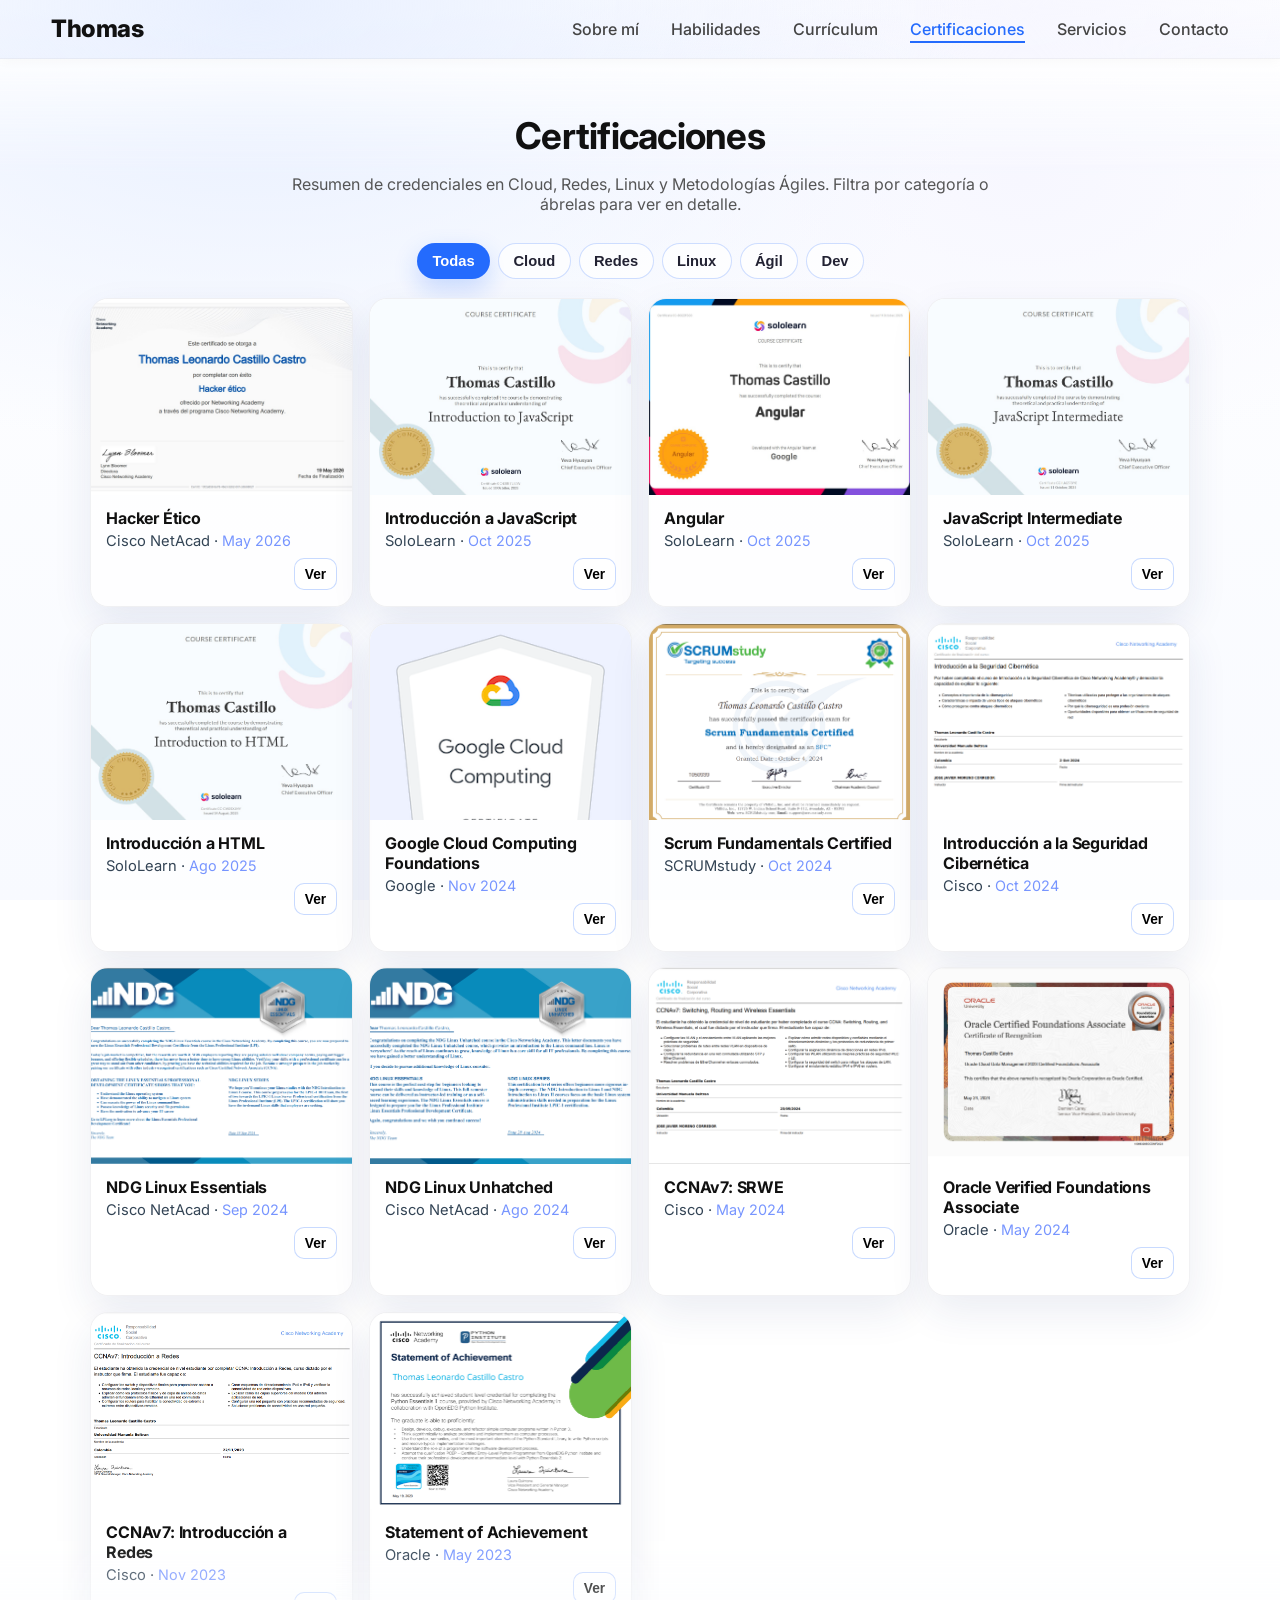
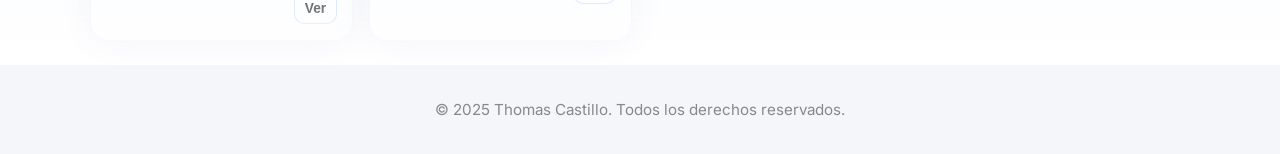
==== pages/certificaciones.html @ 1941413f "Add files via upload" ====
<!DOCTYPE html>
<html lang="es">
<head>
  <meta charset="utf-8" />
  <meta name="viewport" content="width=device-width, initial-scale=1" />
  <title>Certificaciones | Thomas Castillo</title>
  <link rel="icon" href="../assets/img/favicon.png" />
  <link href="https://fonts.googleapis.com/css2?family=Inter:wght@400;700&display=swap" rel="stylesheet" />
  <link rel="stylesheet" href="../css/styles.css">
</head>
<body>

<nav class="navbar" id="mainNav" aria-label="Navegación principal">
  <a class="logo" href="../index.html">Thomas</a>
  <button class="nav-toggle" type="button" aria-expanded="false" aria-controls="navMenu" aria-label="Abrir menú de navegación">
    <span class="nav-toggle__bar" aria-hidden="true"></span>
    <span class="nav-toggle__bar" aria-hidden="true"></span>
    <span class="nav-toggle__bar" aria-hidden="true"></span>
  </button>
  <ul id="navMenu" class="nav-links" role="list">
    <li><a href="sobre-mi.html">Sobre mí</a></li>
    <li><a href="habilidades.html">Habilidades</a></li>
    <li><a href="curriculum.html">Currículum</a></li>
    <li><a href="certificaciones.html">Certificaciones</a></li>
    <li><a href="servicios.html">Servicios</a></li>
    <li class="nav-cta"><a href="contacto.html">Contacto</a></li>
  </ul>
  <div class="nav-backdrop" hidden></div>
</nav>

<main>
  <section id="certifications" class="certifications panel bg-stack" aria-labelledby="certifications-title">
    <div class="cert-head">
      <div class="section-title">
        <h2 id="certifications-title" class="reveal" data-delay="0.05">Certificaciones</h2>
        <article class="reveal" data-delay="0.10">
          <p>Resumen de credenciales en Cloud, Redes, Linux y Metodologías Ágiles. Filtra por categoría o ábrelas para ver en detalle.</p>
        </article>
      </div>
      <article class="reveal" data-delay="0.05">
        <div class="cert-tabs" role="tablist" aria-label="Filtrar certificaciones">
          <button class="tab" role="tab" aria-selected="true" data-filter="all">Todas</button>
          <button class="tab" role="tab" aria-selected="false" data-filter="cloud">Cloud</button>
          <button class="tab" role="tab" aria-selected="false" data-filter="redes">Redes</button>
          <button class="tab" role="tab" aria-selected="false" data-filter="linux">Linux</button>
          <button class="tab" role="tab" aria-selected="false" data-filter="agile">Ágil</button>
          <button class="tab" role="tab" aria-selected="false" data-filter="dev">Dev</button>
        </div>
      </article>
    </div>

    <div class="cert-grid" id="certGrid">

      <article class="c-card reveal" data-delay="0.06" data-cat="redes" data-date="202605">
        <div class="c-media"><img src="../assets/img/certificaciones/Hackeretico.jpg" alt="Hacker Ético — Cisco Networking Academy" loading="lazy" decoding="async"></div>
        <div class="c-body">
          <h3 class="c-title">Hacker Ético</h3>
          <div class="c-issuer">Cisco NetAcad · <span class="c-date">May 2026</span></div>
          <div class="c-meta"><span></span><div class="c-actions"><button class="btn-mini" data-view="../assets/img/certificaciones/Hackeretico.jpg" data-title="Hacker Ético" data-issuer="Cisco NetAcad">Ver</button></div></div>
        </div>
      </article>

      <article class="c-card reveal" data-delay="0.08" data-cat="dev" data-date="202510">
        <div class="c-media"><img src="../assets/img/certificaciones/IntroductiontoJavaScript.jpg" alt="Introducción a JavaScript — SoloLearn" loading="lazy" decoding="async"></div>
        <div class="c-body">
          <h3 class="c-title">Introducción a JavaScript</h3>
          <div class="c-issuer">SoloLearn · <span class="c-date">Oct 2025</span></div>
          <div class="c-meta"><span></span><div class="c-actions"><button class="btn-mini" data-view="../assets/img/certificaciones/IntroductiontoJavaScript.jpg" data-title="Introducción a JavaScript" data-issuer="SoloLearn">Ver</button></div></div>
        </div>
      </article>

      <article class="c-card reveal" data-delay="0.10" data-cat="dev" data-date="202510">
        <div class="c-media"><img src="../assets/img/certificaciones/Angular.jpg" alt="Angular — SoloLearn" loading="lazy" decoding="async"></div>
        <div class="c-body">
          <h3 class="c-title">Angular</h3>
          <div class="c-issuer">SoloLearn · <span class="c-date">Oct 2025</span></div>
          <div class="c-meta"><span></span><div class="c-actions"><button class="btn-mini" data-view="../assets/img/certificaciones/Angular.jpg" data-title="Angular" data-issuer="SoloLearn">Ver</button></div></div>
        </div>
      </article>

      <article class="c-card reveal" data-delay="0.12" data-cat="dev" data-date="202510">
        <div class="c-media"><img src="../assets/img/certificaciones/JavaScriptIntermediate.jpg" alt="JavaScript Intermediate — SoloLearn" loading="lazy" decoding="async"></div>
        <div class="c-body">
          <h3 class="c-title">JavaScript Intermediate</h3>
          <div class="c-issuer">SoloLearn · <span class="c-date">Oct 2025</span></div>
          <div class="c-meta"><span></span><div class="c-actions"><button class="btn-mini" data-view="../assets/img/certificaciones/JavaScriptIntermediate.jpg" data-title="JavaScript Intermediate" data-issuer="SoloLearn">Ver</button></div></div>
        </div>
      </article>

      <article class="c-card reveal" data-delay="0.14" data-cat="dev" data-date="202508">
        <div class="c-media"><img src="../assets/img/certificaciones/IntroductiontoHTML.jpg" alt="Introducción a HTML — SoloLearn" loading="lazy" decoding="async"></div>
        <div class="c-body">
          <h3 class="c-title">Introducción a HTML</h3>
          <div class="c-issuer">SoloLearn · <span class="c-date">Ago 2025</span></div>
          <div class="c-meta"><span></span><div class="c-actions"><button class="btn-mini" data-view="../assets/img/certificaciones/IntroductiontoHTML.jpg" data-title="Introducción a HTML" data-issuer="SoloLearn">Ver</button></div></div>
        </div>
      </article>

      <article class="c-card reveal" data-delay="0.16" data-cat="cloud" data-date="202411">
        <div class="c-media"><img src="../assets/img/certificaciones/google-cloud.jpg" alt="Google Cloud Computing Foundations" loading="lazy" decoding="async"></div>
        <div class="c-body">
          <h3 class="c-title">Google Cloud Computing Foundations</h3>
          <div class="c-issuer">Google · <span class="c-date">Nov 2024</span></div>
          <div class="c-meta"><span></span><div class="c-actions"><button class="btn-mini" data-view="../assets/img/certificaciones/google-cloud.jpg" data-title="Google Cloud Computing Foundations" data-issuer="Google">Ver</button></div></div>
        </div>
      </article>

      <article class="c-card reveal" data-delay="0.18" data-cat="agile" data-date="202410">
        <div class="c-media"><img src="../assets/img/certificaciones/scrum.jpg" alt="Scrum Fundamentals Certified" loading="lazy" decoding="async"></div>
        <div class="c-body">
          <h3 class="c-title">Scrum Fundamentals Certified</h3>
          <div class="c-issuer">SCRUMstudy · <span class="c-date">Oct 2024</span></div>
          <div class="c-meta"><span></span><div class="c-actions"><button class="btn-mini" data-view="../assets/img/certificaciones/scrum.jpg" data-title="Scrum Fundamentals Certified" data-issuer="SCRUMstudy">Ver</button></div></div>
        </div>
      </article>

      <article class="c-card reveal" data-delay="0.20" data-cat="redes" data-date="202410">
        <div class="c-media"><img src="../assets/img/certificaciones/ciberseguridad.jpg" alt="Introducción a la Seguridad Cibernética" loading="lazy" decoding="async"></div>
        <div class="c-body">
          <h3 class="c-title">Introducción a la Seguridad Cibernética</h3>
          <div class="c-issuer">Cisco · <span class="c-date">Oct 2024</span></div>
          <div class="c-meta"><span></span><div class="c-actions"><button class="btn-mini" data-view="../assets/img/certificaciones/ciberseguridad.jpg" data-title="Introducción a la Seguridad Cibernética" data-issuer="Cisco">Ver</button></div></div>
        </div>
      </article>

      <article class="c-card reveal" data-delay="0.22" data-cat="linux" data-date="202409">
        <div class="c-media"><img src="../assets/img/certificaciones/linux-essentials.jpg" alt="NDG Linux Essentials" loading="lazy" decoding="async"></div>
        <div class="c-body">
          <h3 class="c-title">NDG Linux Essentials</h3>
          <div class="c-issuer">Cisco NetAcad · <span class="c-date">Sep 2024</span></div>
          <div class="c-meta"><span></span><div class="c-actions"><button class="btn-mini" data-view="../assets/img/certificaciones/linux-essentials.jpg" data-title="NDG Linux Essentials" data-issuer="Cisco NetAcad">Ver</button></div></div>
        </div>
      </article>

      <article class="c-card reveal" data-delay="0.24" data-cat="linux" data-date="202408">
        <div class="c-media"><img src="../assets/img/certificaciones/linux-unhatched.jpg" alt="NDG Linux Unhatched" loading="lazy" decoding="async"></div>
        <div class="c-body">
          <h3 class="c-title">NDG Linux Unhatched</h3>
          <div class="c-issuer">Cisco NetAcad · <span class="c-date">Ago 2024</span></div>
          <div class="c-meta"><span></span><div class="c-actions"><button class="btn-mini" data-view="../assets/img/certificaciones/linux-unhatched.jpg" data-title="NDG Linux Unhatched" data-issuer="Cisco NetAcad">Ver</button></div></div>
        </div>
      </article>

      <article class="c-card reveal" data-delay="0.26" data-cat="redes" data-date="202405">
        <div class="c-media"><img src="../assets/img/certificaciones/ccna-srwe.jpg" alt="CCNAv7: Switching, Routing and Wireless Essentials" loading="lazy" decoding="async"></div>
        <div class="c-body">
          <h3 class="c-title">CCNAv7: SRWE</h3>
          <div class="c-issuer">Cisco · <span class="c-date">May 2024</span></div>
          <div class="c-meta"><span></span><div class="c-actions"><button class="btn-mini" data-view="../assets/img/certificaciones/ccna-srwe.jpg" data-title="CCNAv7: Switching, Routing and Wireless Essentials" data-issuer="Cisco">Ver</button></div></div>
        </div>
      </article>

      <article class="c-card reveal" data-delay="0.28" data-cat="cloud" data-date="202405">
        <div class="c-media"><img src="../assets/img/certificaciones/oracle-foundations.jpg" alt="Oracle Verified Foundations Associate" loading="lazy" decoding="async"></div>
        <div class="c-body">
          <h3 class="c-title">Oracle Verified Foundations Associate</h3>
          <div class="c-issuer">Oracle · <span class="c-date">May 2024</span></div>
          <div class="c-meta"><span></span><div class="c-actions"><button class="btn-mini" data-view="../assets/img/certificaciones/oracle-foundations.jpg" data-title="Oracle Verified Foundations Associate" data-issuer="Oracle">Ver</button></div></div>
        </div>
      </article>

      <article class="c-card reveal" data-delay="0.30" data-cat="redes" data-date="202311">
        <div class="c-media"><img src="../assets/img/certificaciones/ccna-intro.jpg" alt="CCNAv7: Introducción a Redes" loading="lazy" decoding="async"></div>
        <div class="c-body">
          <h3 class="c-title">CCNAv7: Introducción a Redes</h3>
          <div class="c-issuer">Cisco · <span class="c-date">Nov 2023</span></div>
          <div class="c-meta"><span></span><div class="c-actions"><button class="btn-mini" data-view="../assets/img/certificaciones/ccna-intro.jpg" data-title="CCNAv7: Introducción a Redes" data-issuer="Cisco">Ver</button></div></div>
        </div>
      </article>

      <article class="c-card reveal" data-delay="0.32" data-cat="cloud" data-date="202305">
        <div class="c-media"><img src="../assets/img/certificaciones/oracle-statement.jpg" alt="Oracle Statement of Achievement" loading="lazy" decoding="async"></div>
        <div class="c-body">
          <h3 class="c-title">Statement of Achievement</h3>
          <div class="c-issuer">Oracle · <span class="c-date">May 2023</span></div>
          <div class="c-meta"><span></span><div class="c-actions"><button class="btn-mini" data-view="../assets/img/certificaciones/oracle-statement.jpg" data-title="Statement of Achievement" data-issuer="Oracle">Ver</button></div></div>
        </div>
      </article>

    </div>
  </section>
</main>

<footer class="site-footer">
  <p>© 2025 Thomas Castillo. Todos los derechos reservados.</p>
</footer>

<script src="../js/script.js"></script>
</body>
</html>
---- css/styles.css ----
:root{
    --primary:#246bfd;
    --bg:#fff;
    --bg-light:#f7f7f7;
    --text:#111;
    --text-light:#444;
    --radius:2rem;
    --shadow:0 2px 24px rgba(60,80,170,.08);
  }

  html{ scroll-behavior:smooth; }
  body{
    font-family:'Inter',sans-serif;
    margin:0;
    background:var(--bg);
    color:var(--text);
  }

  /* ===== Panel de sección + difuminado superior/inferior ===== */
  .panel{
    min-height:100svh;
    display:grid;
    place-items:center;
    padding:clamp(4rem,8vh,7rem) 7vw;
    position:relative;
    overflow:clip;
    isolation:isolate;
    scroll-margin-top:72px;
  }
  .panel::before,
  .panel::after{
    content:"";
    position:absolute; left:0; right:0;
    height:14vh; pointer-events:none; z-index:1;
    background:linear-gradient(180deg,#fff 0%,#f8faff 100%);
    -webkit-mask-image:linear-gradient(to bottom,black,transparent);
            mask-image:linear-gradient(to bottom,black,transparent);
    opacity:.85;
    z-index: 0;
  }
  .panel::before{ top:-1px; }
  .panel::after{ bottom:-1px; transform:rotate(180deg); z-index: 0;}

  /* ===== Fondo continuo ===== */
  .bg-stack{
    background:
      radial-gradient(1200px 600px at 20% 10%, #e9f0ff 0%, transparent 60%),
      radial-gradient(900px 500px at 80% 20%, #f7f7ff 0%, transparent 55%),
      linear-gradient(180deg, #ffffff 0%, #f8faff 100%);
    background-repeat:no-repeat;
    background-size:cover,cover,100% 100%;
    background-attachment: fixed, fixed, fixed;
  }
  .hero.bg-stack{  background-position:20% 10%, 80% 20%, 0 0; }
  .about.bg-stack{ background-position:26% 4%, 78% 16%, 0 0; }
  .skills.bg-stack{background-position:22% 7%, 82% 18%, 0 0; }
  .resume.bg-stack{background-position:24% 6%, 82% 18%, 0 0; }
  .certifications.bg-stack{background-position:28% 6%, 80% 20%, 0 0; }
  .services.bg-stack{background-position:26% 6%, 80% 18%, 0 0; }

  /* ===== Títulos de sección genéricos ===== */
  section{ padding:4rem 0; }
  .section-title{ text-align:center; margin-bottom:2.5rem; }
  .section-title h2{ font-size:2rem; margin-bottom:.7rem; }
  .section-title p{ color:var(--text-light); }

  /* ===== Navbar (Apple-like) ===== */
  .navbar{
    position:sticky; top:0; z-index:1000;
    display:flex; justify-content:space-between; align-items:center;
    padding:.9rem clamp(1.4rem,4vw,4rem);
    background:
      radial-gradient(1200px 600px at 20% 10%, #e9f0ff 0%, transparent 60%),
      radial-gradient(900px 500px at 80% 20%, #f7f7ff 0%, transparent 55%),
      linear-gradient(180deg,#fff 0%,#f8faff 100%);
    backdrop-filter:blur(16px) saturate(1.05);
    -webkit-backdrop-filter:blur(16px) saturate(1.05);
    border-bottom:1px solid rgba(0,0,0,.04);
    box-shadow:0 2px 12px rgba(0,0,0,.03);
    transform:translateY(-100%);
    opacity:0;
    transition:background .35s ease, padding .35s ease, box-shadow .35s ease, transform .5s ease, opacity .5s ease;
  }
  .navbar.loaded{ transform:translateY(0); opacity:1; }
  .navbar.scrolled{
    background:rgba(255,255,255,.82);
    box-shadow:0 4px 16px rgba(0,0,0,.06);
    padding:.6rem clamp(1.4rem,4vw,4rem);
  }
  .navbar .logo{
    font-weight:800; font-size:1.5rem; letter-spacing:-.02em;
    color:var(--text); text-decoration:none;
  }
  .navbar .nav-links{ display:flex; gap:2rem; margin:0; padding:0; list-style:none; }
  .navbar a{
    text-decoration:none; font-weight:500; font-size:1rem;
    color:var(--text-light); position:relative; transition:color .2s ease;
  }
  .navbar a:hover{ color:var(--primary); }
  .navbar a.active{ color:var(--primary); }
  .navbar a::after{
    content:""; position:absolute; left:0; bottom:-4px;
    width:0%; height:2px; background:var(--primary); transition:width .25s ease;
  }
  .navbar a:hover::after{ width:100%; }
  .navbar a.active::after{ width:100%; }
  @media (max-width:768px){
    .navbar .nav-links{ gap:1rem; }
    .navbar a{ font-size:.95rem; }
  }

  /* ===== HERO mejorado ===== */
  .hero{
    position:relative; min-height:88vh;
    display:grid; place-items:center;
    padding:8rem 1.5rem 4rem;
    overflow:clip; isolation:isolate;
    background:
      radial-gradient(1200px 600px at 20% 10%, #e9f0ff 0%, transparent 60%),
      radial-gradient(900px 500px at 80% 20%, #f7f7ff 0%, transparent 55%),
      linear-gradient(180deg,#fff 0%,#f8faff 100%);
    --scrollP:0; /* 0..1 se actualiza con JS */
  }
  .hero-blob{
    position:absolute; inset:auto; width:36vmax; height:36vmax;
    filter:blur(45px); opacity:.55; z-index:-1; border-radius:50%;
    transform:translateZ(0); animation:float 12s ease-in-out infinite; will-change:transform;
    opacity:0; transform:scale(.9);
  }
  .hero-blob--1{ background:#b8c8ff; top:-8vmax; left:-8vmax; }
  .hero-blob--2{ background:#ffd9ec; bottom:-10vmax; right:-12vmax; animation-delay:-4s; }
  .hero.revealed .hero-blob{
    opacity:.55; transform:none;
    transition:transform .9s cubic-bezier(.2,.7,.2,1) .1s, opacity .6s .1s;
  }

  .hero-card{
    width:min(880px,92vw);
    text-align:center;
    padding:clamp(1.6rem,3vw,2.6rem) clamp(1.4rem,4vw,3rem);
    border-radius:28px;
    background:rgba(255,255,255,.55);
    box-shadow:0 12px 40px rgba(70,90,180,.08);
    backdrop-filter:blur(14px) saturate(1.05);
    -webkit-backdrop-filter:blur(14px) saturate(1.05);
    transform:translateY(14px) scale(.985);
    opacity:0;
  }
  .hero-card.revealed{
    transform:none; opacity:1;
    transition:transform .6s cubic-bezier(.2,.7,.2,1), opacity .6s;
  }
  .hero-portrait{ margin:0 auto 1.2rem; }
  .hero-portrait img{
    display:block; width:160px; height:160px; border-radius:50%;
    object-fit:cover; border:4px solid #fff; box-shadow:0 10px 30px rgba(50,70,160,.12);
  }

  .hero-title{ font-size:clamp(1.8rem,3.4vw,3rem); font-weight:800; letter-spacing:-.02em; margin:.2rem 0 .7rem; }
  .hero-title .accent{ color:var(--primary); }
  .hero-desc{ font-size:clamp(1.02rem,1.6vw,1.25rem); color:var(--text-light); max-width:56ch; margin:0 auto 1.6rem; }
  .hero-cta{ display:flex; justify-content:center; gap:.9rem; }

  .hero-btn{
    position:relative; background:var(--primary); color:#fff; border:0;
    padding:.95rem 2.4rem; border-radius:999px; font-weight:700; letter-spacing:.01em;
    box-shadow:0 10px 28px rgba(36,107,253,.22); transform:translateZ(0);
    transition:transform .15s ease, box-shadow .2s ease, background .2s ease; overflow:hidden;
  }
  .hero-btn:hover{ transform:translateY(-2px); box-shadow:0 16px 34px rgba(36,107,253,.32); }
  .hero-btn:active{ transform:translateY(0); box-shadow:0 8px 18px rgba(36,107,253,.24); }
  .btn-shine{
    content:""; position:absolute; inset:0;
    background:linear-gradient(120deg,transparent 0%, rgba(255,255,255,.35) 20%, transparent 40%);
    transform:translateX(-130%) skewX(-20deg); transition:transform .7s ease; pointer-events:none;
  }
  .hero-btn:hover .btn-shine{ transform:translateX(130%) skewX(-20deg); }

  .scroll-hint{
    position:absolute; bottom:1.6rem; left:50%; translate:-50% 0;
    width:42px; height:42px; border-radius:50%;
    background:rgba(255,255,255,.7); border:1px solid rgba(0,0,0,.06);
    box-shadow:0 6px 18px rgba(20,30,70,.08);
    backdrop-filter:blur(10px); -webkit-backdrop-filter:blur(10px);
    display:grid; place-items:center; cursor:pointer;
    transition:transform .2s ease, background .2s ease;
  }
  .scroll-hint:hover{ transform:translateY(-2px); background:#fff; }
  .scroll-hint .chev{ width:10px; height:10px; border-bottom:2px solid #333; border-right:2px solid #333; rotate:45deg; animation:bounce 1.7s infinite; }

  /* Entradas escalonadas */
  [data-animate]{ opacity:0; transform:translateY(18px) scale(.98); filter:blur(3px); }
  .hero.revealed [data-animate]{
    opacity:1; transform:none; filter:blur(0);
    transition:opacity .6s ease, transform .6s ease, filter .6s ease;
  }
  .hero.revealed [data-animate]:nth-child(1){ transition-delay:.05s }
  .hero.revealed [data-animate]:nth-child(2){ transition-delay:.15s }
  .hero.revealed [data-animate]:nth-child(3){ transition-delay:.25s }
  .hero.revealed [data-animate]:nth-child(4){ transition-delay:.35s }

  .hero.revealed .hero-btn{ animation:pop .5s .45s both; }
  .hero-card{ transform:translateY(calc(14px + var(--scrollP) * 22px)) scale(calc(.985 - var(--scrollP) * .02)); opacity:calc(1 - var(--scrollP) * .35); }

  @keyframes float{ 0%,100%{ transform:translate(0,0) } 50%{ transform:translate(2vmax,-1.6vmax) } }
  @keyframes bounce{ 0%,100%{ transform:translateY(-2px); opacity:.8 } 50%{ transform:translateY(2px); opacity:1 } }
  @keyframes pop{ 0%{ transform:scale(.9) } 60%{ transform:scale(1.03) } 100%{ transform:scale(1) } }

  

  /* ===== ABOUT ===== */
  .about{
    padding:6rem 7vw;
    background:
      radial-gradient(1000px 600px at 30% -10%, #e9f0ff 0%, transparent 65%),
      radial-gradient(800px 400px at 70% 0%, #f7f7ff 0%, transparent 60%),
      linear-gradient(180deg,#f8faff 0%, #f6f8ff 100%);
  }
  .about-wrap{
    width:min(1100px,100%);
    display:grid;
    grid-template-columns:minmax(260px,420px) minmax(280px,1fr);
    gap:clamp(2rem,5vw,4rem);
    align-items:center;
  }
  @media (max-width:900px){ .about-wrap{ grid-template-columns:1fr; } .about{ padding:4.5rem 6vw; } }

  .about-media{ position:relative; }
  .portrait{
    position:relative; border-radius:24px; overflow:hidden;
    border:1px solid rgba(0,0,0,.06); box-shadow:0 20px 50px rgba(20,35,90,.10);
    transform:translateZ(0); transition:transform .35s ease;
    background:
      radial-gradient(1200px 600px at 20% 10%, #e9f0ff 0%, transparent 60%),
      radial-gradient(900px 500px at 80% 20%, #f7f7ff 0%, transparent 55%),
      linear-gradient(180deg,#fff 0%,#f8faff 100%);
  }
  .portrait img{ display:block; width:100%; height:auto; }
  .portrait:hover{ transform:translateY(-4px) scale(1.01) rotate(-.3deg); }
  .blob{
    position:absolute; inset:auto -8% -10% -8%; height:36%; border-radius:50%;
    background:radial-gradient(60% 60% at 50% 50%, var(--primary) 0%, #9cb7ff 45%, transparent 70%);
    filter:blur(38px); opacity:.35; pointer-events:none;
  }

  .eyebrow{ text-transform:uppercase; letter-spacing:.12em; font-size:.8rem; color:#7a8db7; margin:0 0 .2rem; }
  .headline{ font-size:clamp(1.8rem,3.2vw,2.4rem); margin:0 0 .8rem; }
  .lede{ color:var(--text-light); font-size:1.05rem; margin:0 0 1.2rem; }

  .facts{
    display:grid; grid-template-columns:repeat(auto-fit, minmax(200px,1fr));
    gap:.7rem .9rem; margin:1.2rem 0 1.6rem; padding:0; list-style:none;
  }
  .facts li{
    background:rgba(255,255,255,.7);
    backdrop-filter:blur(10px); -webkit-backdrop-filter:blur(10px);
    border:1px solid rgba(0,0,0,.04);
    border-radius:14px; padding:.65rem .8rem;
    box-shadow:0 6px 20px rgba(50,70,140,.06); font-size:.98rem;
  }

  .btn{ display:inline-flex; align-items:center; justify-content:center; padding:.9rem 1.3rem; border-radius:14px; border:none; font-weight:600; cursor:pointer; transition:transform .15s ease, background .2s ease, box-shadow .2s ease; }
  .btn.primary{ background:var(--primary); color:#fff; box-shadow:0 10px 30px rgba(36,107,253,.20); }
  .btn.primary:hover{ transform:translateY(-2px); background:#1c57d0; }
  .btn.ghost{ background:rgba(0,0,0,.04); color:#223; }
  .btn.ghost:hover{ transform:translateY(-2px); background:rgba(0,0,0,.06); }
  .cta-row{ display:flex; gap:.8rem; flex-wrap:wrap; }

  /* Utilitario reveal (compartido) */
  .reveal{ opacity:0; transform:translateY(22px); will-change:transform,opacity; }
  .reveal.in{ opacity:1; transform:none; transition:opacity .6s ease, transform .6s ease; }

  /* ===== SKILLS (versión final) ===== */
  .skills.panel{ padding:clamp(5rem,12vh,8rem) 7vw; position:relative;
    background:
      radial-gradient(1000px 600px at 30% -10%, #e9f0ff 0%, transparent 65%),
      radial-gradient(800px 400px at 70% 0%, #f7f7ff 0%, transparent 60%),
      linear-gradient(180deg,#f8faff 0%, #f6f8ff 100%);
  }
  .skills::before{
    content:""; position:absolute; inset:-10% -20% auto -10%; height:40%;
    background:radial-gradient(45% 60% at 20% 30%, rgba(36,107,253,.12), rgba(156,183,255,.08) 45%, transparent 65%);
    filter:blur(28px); pointer-events:none; z-index:-1;
  }
  .skills .section-title h2{ font-size:clamp(1.8rem,3vw,2.3rem); letter-spacing:-.02em; }
  .skills .section-title p{ color:var(--text-light); opacity:.9; }

  /* SKILLS — grid horizontal estable */
#skills .skills-grid{
  display: grid !important;
  width: 100%;
  max-width: 1100px;
  margin: 0 auto;
  gap: 1.2rem;
  grid-template-columns: repeat(auto-fill, minmax(280px, 1fr));
}


@media (max-width: 1024px){
  #skills .skills-grid{ grid-template-columns: repeat(2, 1fr); }
}
@media (max-width: 600px){
  #skills .skills-grid{ grid-template-columns: 1fr; }
}


  .skill{
    position:relative;
    background:rgba(255,255,255,.72);
    backdrop-filter:blur(10px); -webkit-backdrop-filter:blur(10px);
    border:1px solid rgba(30,40,80,.06);
    box-shadow:0 18px 50px rgba(30,50,120,.09);
    border-radius:20px; padding:1.15rem 1.1rem;
    transform:translateY(18px); opacity:0;
    transition:transform .55s ease, opacity .55s ease, box-shadow .25s ease, border-color .25s ease;
  }
  .skill.in{ transform:none; opacity:1; }
  .skill:hover{ box-shadow:0 22px 64px rgba(30,50,120,.14); border-color:rgba(36,107,253,.18); }
  .skill::after{
    content:""; position:absolute; inset:auto 8% -16% 8%; height:42%;
    background:radial-gradient(60% 60% at 50% 20%, rgba(36,107,253,.18), rgba(156,183,255,.08) 50%, transparent 70%);
    filter:blur(18px); z-index:-1; opacity:.7;
  }

  .skill-head{
    display:grid; grid-template-columns:auto 1fr auto; align-items:center; gap:.85rem; margin-bottom:.75rem;
  }
  .icon-wrap{
    width:42px; height:42px; display:grid; place-items:center; border-radius:14px;
    background:linear-gradient(180deg,#f5f8ff,#eaf0ff);
    border:1px solid rgba(36,107,253,.15);
    box-shadow:inset 0 1px 0 rgba(255,255,255,.7), 0 8px 18px rgba(36,107,253,.12);
    font-size:1.25rem;
  }
  .skill h3{ margin:0; font-size:1.02rem; letter-spacing:-.2px; }
  .badge{
    font-weight:700; font-size:.82rem; padding:.35rem .6rem; border-radius:999px;
    background:linear-gradient(180deg,#eef3ff,#dde8ff);
    border:1px solid rgba(36,107,253,.18);
    box-shadow:0 6px 16px rgba(36,107,253,.12);
  }

  .meter{
    position:relative; height:10px; border-radius:999px; overflow:hidden;
    background:linear-gradient(180deg,#edf2ff,#dde6ff);
    box-shadow:inset 0 1px 2px rgba(0,0,0,.05);
  }
  .fill{
    position:absolute; inset:0 auto 0 0; width:0%;
    background:
      linear-gradient(90deg,#246bfd,#8fb0ff 65%),
      repeating-linear-gradient(90deg, rgba(255,255,255,.18) 0 12px, transparent 12px 24px);
    border-radius:inherit; transition:width 950ms cubic-bezier(.2,.7,0,1); will-change:width;
  }
  .skill:hover .fill{ filter:saturate(1.1); }
  .fill::after{
    content:""; position:absolute; inset:0;
    background:linear-gradient(90deg,transparent 0%, rgba(255,255,255,.55) 25%, transparent 50%);
    transform:translateX(-120%); animation:shine 1.7s ease infinite;
  }
  @keyframes shine{ to{ transform:translateX(120%); } }

  .skill-tools{ display:flex; flex-wrap:wrap; gap:.35rem .4rem; margin-top:.65rem; }
  .skill-tools .chip{
    font-size:.78rem; padding:.28rem .55rem; border-radius:999px;
    background:rgba(0,0,0,.04); border:1px solid rgba(20,30,60,.06);
  }
  @media (max-width:560px){
    .skill-head{ grid-template-columns:auto 1fr auto; }
    .icon-wrap{ width:38px; height:38px; font-size:1.1rem; }
    .badge{ font-size:.78rem; }
  }
/* elimina el velo inferior de about y el superior de skills */
.about.panel::after,
.skills.panel::before{
  content: none;
}

  /* ===== RESUME ===== */
  .resume.panel{ padding:clamp(5rem,12vh,8rem) 7vw; }
  .resume .section-title h2{ font-size:clamp(1.8rem,3vw,2.3rem); letter-spacing:-.02em; }
  .resume .section-title p{ color:var(--text-light); opacity:.9; max-width:70ch; margin:0 auto; }

  .resume-wrap{
    width:min(1100px,100%); margin:1.6rem auto 0;
    display:grid; gap:1.2rem; grid-template-columns:minmax(260px,340px) 1fr;
  }
  @media (max-width:900px){ .resume-wrap{ grid-template-columns:1fr; } }

  .cv-card{
    position:relative;
    background:rgba(255,255,255,.72);
    backdrop-filter:blur(10px); -webkit-backdrop-filter:blur(10px);
    border:1px solid rgba(30,40,80,.06);
    border-radius:20px; box-shadow:0 18px 50px rgba(30,50,120,.09);
    padding:1.2rem 1.1rem;
  }
  .cv-card + .cv-card{ margin-top:.9rem; }
  .cv-head{ display:flex; align-items:center; gap:.9rem; margin-bottom:.6rem; }
  .cv-head .avatar{ width:72px; height:72px; border-radius:50%; overflow:hidden; box-shadow:0 8px 22px rgba(50,70,160,.12); border:3px solid #fff; flex:0 0 72px; }
  .cv-head .avatar img{ display:block; width:100%; height:100%; object-fit:cover; object-position:center; }
  .cv-head h3{ margin:0; font-size:1.12rem; }
  .cv-sub{ color:var(--text-light); margin:.2rem 0 0; font-size:.95rem; }
  .cv-list{ list-style:none; padding:0; margin:.4rem 0 0; display:grid; gap:.45rem; }
  .cv-list li{ display:flex; align-items:center; gap:.5rem; font-size:.97rem; }
  .cv-list b{ color:var(--primary); font-weight:700; }
  .cv-cta{ display:flex; gap:.6rem; flex-wrap:wrap; margin-top:.9rem; }
  .cv-cta .btn{ padding:.8rem 1.1rem; border-radius:12px; }
  .btn.outline{ background:transparent; border:1px solid rgba(36,107,253,.25); color:var(--primary); }

  .timeline{ position:relative; padding-left:22px; }
  .timeline::before{
    content:""; position:absolute; left:10px; top:.2rem; bottom:.2rem; width:2px;
    background:linear-gradient(180deg,#dfe7ff,#bcd0ff); border-radius:2px;
  }
  .t-item{
    position:relative; margin:0 0 1.1rem; padding:1rem;
    opacity:0; transform:translateY(18px);
    background:rgba(255,255,255,.68);
    border:1px solid rgba(30,40,80,.06); border-radius:16px;
    box-shadow:0 16px 40px rgba(30,50,120,.08);
    transition:transform .55s ease, opacity .55s ease, box-shadow .25s ease, border-color .25s ease;
  }
  .t-item.in{ opacity:1; transform:none; }
  .t-item:hover{ box-shadow:0 22px 64px rgba(30,50,120,.12); border-color:rgba(36,107,253,.16); }
  .t-meta{ display:flex; gap:.6rem; flex-wrap:wrap; align-items:center; margin-bottom:.35rem; }
  .t-role{ font-weight:700; } .t-place{ color:#234; } .t-date{ margin-left:auto; color:#7795ff; font-size:.93rem; }
  .t-badges{ display:flex; gap:.35rem; flex-wrap:wrap; margin:.5rem 0 0; }
  .badge-soft{ font-size:.78rem; padding:.28rem .55rem; border-radius:999px; background:rgba(0,0,0,.04); border:1px solid rgba(20,30,60,.06); }
  .t-group{ margin-top:.8rem; }
  .t-group h3{ margin:.2rem 0 .6rem; color:var(--primary); font-size:1.05rem; letter-spacing:-.01em; }

  /* ===== CERTIFICATIONS ===== */
  .certifications.panel{ padding:clamp(3rem,6vh,5rem) 7vw; min-height:auto !important; display:block !important; }
  .cert-head{
    display:flex; flex-direction:column; align-items:center; gap:.8rem;
    width:min(1100px,100%); margin:0 auto 1.2rem; text-align:center;
  }
  .cert-head .section-title{ text-align:center; margin:0; }
  .cert-head .section-title h2{ font-size:clamp(1.8rem,3vw,2.3rem); letter-spacing:-.02em; }
  .cert-head .section-title p{ color:var(--text-light); opacity:.9; max-width:70ch; }

  .cert-tabs{ display:flex; flex-wrap:wrap; gap:.5rem; }
  .tab{
    border:1px solid rgba(36,107,253,.22);
    background:rgba(255,255,255,.7); backdrop-filter:blur(10px); -webkit-backdrop-filter:blur(10px);
    color:#223; font-weight:600; font-size:.92rem; padding:.55rem .9rem; border-radius:999px; cursor:pointer;
    transition:transform .15s ease, background .2s ease, box-shadow .2s ease, color .2s ease;
  }
  .tab[aria-selected="true"]{ background:var(--primary); color:#fff; box-shadow:0 10px 24px rgba(36,107,253,.22); }
  .tab:hover{ transform:translateY(-2px); }

  .cert-grid{
    width:min(1100px,100%); margin:1.2rem auto 0;
    display:grid; gap:1rem; grid-template-columns:repeat(auto-fit, minmax(240px,1fr));
  }
  .c-card{
    position:relative; overflow:hidden; border-radius:18px;
    background:rgba(255,255,255,.75);
    border:1px solid rgba(20,30,60,.06);
    box-shadow:0 16px 40px rgba(30,50,120,.09);
    transform:translateY(18px); opacity:0;
    transition:transform .55s ease, opacity .55s ease, box-shadow .25s ease, border-color .25s ease;
  }
  .c-card.in{ transform:none; opacity:1; }
  .c-card:hover{ box-shadow:0 22px 64px rgba(30,50,120,.13); border-color:rgba(36,107,253,.16); }
  .c-media{ aspect-ratio:4/3; background:#eef2ff; display:grid; place-items:center; overflow:hidden; }
  .c-media img{ width:100%; height:100%; object-fit:cover; }
  .c-body{ padding:.85rem .95rem 1rem; }
  .c-title{ font-weight:700; font-size:1rem; margin:0 0 .2rem; letter-spacing:-.2px; }
  .c-issuer{ color:#345; font-size:.92rem; }
  .c-meta{ display:flex; justify-content:space-between; align-items:center; margin-top:.55rem; }
  .c-date{ color:#7795ff; font-size:.9rem; }
  .c-actions{ display:flex; gap:.4rem; }
  .btn-mini{
    border:1px solid rgba(36,107,253,.25); background:#fff; border-radius:10px;
    padding:.45rem .6rem; font-weight:600; font-size:.86rem; cursor:pointer;
    transition:background .2s ease, transform .15s ease, box-shadow .2s ease;
  }
  .btn-mini:hover{ background:#f3f7ff; transform:translateY(-1px); }
  .btn-mini.primary{ background:var(--primary); color:#fff; box-shadow:0 8px 18px rgba(36,107,253,.25); border-color:transparent; }
  .btn-mini.primary:hover{ filter:brightness(.97); }

  /* ocultar tarjetas filtradas */
.c-card.hidden{
  display: none;
}

  /* ===== Servicios (solo versión con #services) ===== */
  #services.panel{ padding:clamp(5rem,12vh,8rem) 7vw; }
  #services{ opacity:0; transform:translateY(22px) scale(.98); will-change:opacity,transform; }
  #services.in{ opacity:1; transform:none; transition:opacity .6s ease, transform .6s ease; }

  #services .services-head{
    width:min(1100px,100%); margin:0 auto 3rem;
    text-align:center;
  }
  #services .services-head h2{ font-size:clamp(1.8rem,3vw,2.3rem); letter-spacing:-.02em; }
  #services .services-head p{ color:var(--text-light); opacity:.9; max-width:60ch; margin:0 auto; }

  #services .services-grid{
    width:min(1100px,100%); margin:0 auto;
    display:grid; gap:1.5rem; grid-template-columns:repeat(auto-fit, minmax(250px,1fr));
    opacity:0; transform:translateY(14px); will-change:opacity,transform;
  }
  #services.in .services-grid{ opacity:1; transform:none; transition:opacity .6s ease .05s, transform .6s ease .05s; }

  #services .service-card{
    position:relative; overflow:hidden; border-radius:18px;
    background:rgba(255,255,255,.75);
    border:1px solid rgba(20,30,60,.06);
    box-shadow:0 16px 40px rgba(30,50,120,.09);
    padding:1.5rem; text-align:center;
    opacity:0; transform:translateY(20px);
    transition:transform .6s ease, opacity .6s ease, box-shadow .25s ease, border-color .25s ease;
    will-change:transform;
  }
  #services .service-card.in{ opacity:1; transform:none; }
  #services .service-card:hover{
    transform:translateY(-4px) scale(1.04);
    box-shadow:0 26px 70px rgba(30,50,120,.16);
    border-color:rgba(36,107,253,.22);
  }
  #services.in .service-card:nth-child(1){ transition-delay:.08s; }
  #services.in .service-card:nth-child(2){ transition-delay:.12s; }
  #services.in .service-card:nth-child(3){ transition-delay:.16s; }
  #services.in .service-card:nth-child(4){ transition-delay:.20s; }
  #services.in .service-card:nth-child(5){ transition-delay:.24s; }
  #services.in .service-card:nth-child(6){ transition-delay:.28s; }

  #services .service-icon{
    width:60px; height:60px; display:grid; place-items:center; margin:0 auto 1rem; border-radius:50%;
    background:linear-gradient(180deg,#f5f8ff,#eaf0ff);
    border:1px solid rgba(36,107,253,.15);
    box-shadow:inset 0 1px 0 rgba(255,255,255,.7), 0 8px 18px rgba(36,107,253,.12);
    font-size:1.6rem;
  }
  #services .service-title{ margin:0 0 .5rem; font-weight:800; font-size:1.1rem; }
  #services .service-desc{ color:#233; opacity:.95; font-size:.95rem; }
  #services .service-chips{ display:flex; flex-wrap:wrap; gap:.4rem; margin-top:1rem; justify-content:center; }
  .chip{ font-size:.78rem; padding:.28rem .55rem; border-radius:999px; background:rgba(0,0,0,.04); border:1px solid rgba(20,30,60,.06); }

  @media (prefers-reduced-motion:reduce){
  /* excluir servicios para que se sigan animando */
  #about, #skills, #resume, #certifications {
    transition:none !important;
    transform:none !important;
  }
}



  /* ===== CONTACTO + REFERENCIAS (sección combinada) ===== */
#contact.panel { padding:clamp(3rem,7vh,5rem) 7vw; min-height:auto !important; display:block !important; }

.contact-refs-wrap{
  width:min(1100px,100%); margin:0 auto;
  display:flex; flex-direction:column; align-items:center; gap:0;
}

.section-divider{
  width:min(500px,80%); height:1px;
  background:linear-gradient(90deg, transparent, rgba(36,107,253,.18), transparent);
  margin:2.2rem auto;
}

/* Sub-título dentro de la sección combinada */
.contact-refs-wrap .ref-sub-title{
  text-align:center; margin:0 0 1.2rem;
}
.contact-refs-wrap .ref-sub-title h3{
  font-size:clamp(1.4rem,2.2vw,1.8rem); letter-spacing:-.02em; margin:0 0 .4rem;
}
.contact-refs-wrap .ref-sub-title p{ color:var(--text-light); font-size:.97rem; margin:0; }

.ref-grid{
  width:min(1100px,100%); margin:0 auto;
  display:grid; gap:1.2rem;
  grid-template-columns:repeat(auto-fit, minmax(260px,1fr));
}

.ref-card{
  background:rgba(255,255,255,.72);
  backdrop-filter:blur(10px); -webkit-backdrop-filter:blur(10px);
  border:1px solid rgba(30,40,80,.06);
  border-radius:18px;
  box-shadow:0 16px 40px rgba(30,50,120,.09);
  padding:1.4rem 1.3rem;
  transition:transform .35s ease, box-shadow .25s ease, border-color .25s ease;
}
.ref-card:hover{
  transform:translateY(-4px);
  box-shadow:0 22px 60px rgba(30,50,120,.14);
  border-color:rgba(36,107,253,.18);
}
.ref-name{ font-weight:800; font-size:1.08rem; color:var(--text); margin-bottom:.2rem; }
.ref-role{ color:var(--primary); font-weight:600; font-size:.95rem; margin-bottom:.15rem; }
.ref-org{ color:var(--text-light); font-size:.9rem; margin-bottom:.85rem; }
.ref-contacts{ display:flex; flex-direction:column; gap:.5rem; }
.ref-copy-btn{
  background:none; border:none; cursor:pointer; text-align:left;
  color:var(--text-light); font-size:.93rem; padding:.2rem 0;
  transition:color .2s ease; font-family:inherit;
}
.ref-copy-btn:hover{ color:var(--primary); }

/* contenedor centrado */
.contact-centered{
  display:flex;
  justify-content:center;
  margin-top:1.5rem;
}

/* rejilla de 2 tarjetas */
.contact-cards--duo{
  display:grid;
  grid-template-columns:repeat(2, minmax(220px, 320px));
  gap:1rem;
}
@media (max-width:560px){
  .contact-cards--duo{ grid-template-columns:1fr; max-width:320px; }
}

/* tarjeta */
.contact-card{
  background:rgba(255,255,255,.72);
  backdrop-filter:blur(10px);
  -webkit-backdrop-filter:blur(10px);
  border:1px solid rgba(30,40,80,.06);
  border-radius:16px;
  box-shadow:0 14px 38px rgba(30,50,120,.08);
  padding:1.1rem 1rem;
  text-align:center;
  transition:transform .35s ease, box-shadow .25s ease, border-color .25s ease, opacity .45s, translate .45s;
  opacity:0; translate:0 14px;
}
.contact-card:hover{
  transform:translateY(-3px);
  box-shadow:0 20px 54px rgba(30,50,120,.12);
  border-color:rgba(36,107,253,.16);
}
.contact-card h3{ margin:.1rem 0 .2rem; font-size:.98rem; }
.contact-card p{ margin:0; color:#223; font-size:.95rem; }

/* icono */
.c-icon{
  width:40px; height:40px; border-radius:12px; display:grid; place-items:center;
  background:linear-gradient(180deg,#f5f8ff,#eaf0ff);
  border:1px solid rgba(36,107,253,.15);
  box-shadow:inset 0 1px 0 rgba(255,255,255,.7), 0 6px 14px rgba(36,107,253,.10);
  margin:0 auto .5rem; font-size:1.1rem;
}

/* botón mini */
.btn.mini{
  margin-top:.5rem;
  padding:.4rem .65rem; border-radius:10px; font-weight:700; font-size:.84rem;
  border:1px solid rgba(36,107,253,.22); background:#fff; cursor:pointer;
  transition:background .2s ease, transform .15s ease, box-shadow .2s ease;
}
.btn.mini:hover{ background:#f3f7ff; transform:translateY(-1px); }

/* estados revelados */
#contact.in .contact-card{ opacity:1; translate:0 0; }

/* stagger */
#contact.in .contact-card:nth-child(1){ transition-delay:.08s; }
#contact.in .contact-card:nth-child(2){ transition-delay:.15s; }

/* salida suave */
#contact:not(.in) .contact-card{ opacity:0; translate:0 12px; transition-delay:0s; }

  /* LIGHTBOX zoom */
.lightbox{
  position: fixed; inset: 0; display: none; place-items: center;
  background: rgba(0,0,0,.55);
  backdrop-filter: blur(2px) saturate(1.1);
  -webkit-backdrop-filter: blur(2px) saturate(1.1);
  z-index: 10000;
}
.lightbox.open{ display: grid; }

.lightbox__img{
  max-width: min(96vw, 1200px);
  max-height: 86vh;
  border-radius: 14px;
  background: #fff;
  box-shadow: 0 40px 120px rgba(10,20,60,.35);
  transform-origin: var(--x, 50%) var(--y, 50%);
  transform: scale(.92);
  opacity: 0;
  transition: transform .35s cubic-bezier(.2,.7,.2,1), opacity .35s;
}
.lightbox.open .lightbox__img{
  transform: scale(1);
  opacity: 1;
}

/* botón cerrar */
.lightbox__close{
  position: absolute; top: 14px; right: 14px;
  border: 1px solid rgba(255,255,255,.5);
  background: rgba(0,0,0,.35);
  color: #fff; font-weight: 800; border-radius: 12px;
  padding: .45rem .7rem; cursor: pointer;
}

/* bloquear scroll de fondo */
body.modal-open{ overflow: hidden; }
/* Evitar subrayado en botones que son <a> */
a.btn,
a.btn:link,
a.btn:visited,
a.btn:hover,
a.btn:active,
a.btn:focus {
  text-decoration: none !important;
}
a.hero-btn,
a.hero-btn:link,
a.hero-btn:visited,
a.hero-btn:hover,
a.hero-btn:active,
a.hero-btn:focus {
  text-decoration: none !important;
}

/* Opcional: foco accesible sin subrayado */
a.btn:focus-visible {
  outline: none;
  box-shadow: 0 0 0 3px rgba(36,107,253,.35);
  border-radius: 14px; /* igual que tu .btn */
}
/* 1) Fondo ÚNICO global, fijo y compatible con móviles */
body::before{
  content:"";
  position:fixed;
  inset:0;
  z-index:-1;
  pointer-events:none;
  background:
    radial-gradient(1200px 600px at 20% 10%, #e9f0ff 0%, transparent 60%),
    radial-gradient(900px 500px at 80% 20%, #f7f7ff 0%, transparent 55%),
    linear-gradient(180deg, #ffffff 0%, #f8faff 100%);
  background-repeat:no-repeat;
  background-size:cover, cover, 100% 100%;
  /* puedes ajustar las posiciones si quieres */
  background-position:20% 10%, 80% 20%, 0 0;
  transform:translateZ(0); /* evita parpadeos en algunos navegadores */
}

/* 2) Vuelve transparentes las secciones que pintaban su propio fondo */
.hero,
.about,
.skills.panel,
.resume.panel,
.certifications.panel,
#services.panel,
.testimonials,
#contact.panel{
  background:transparent !important;
}

/* 3) Opcional: quita velos que provoquen “bandas” entre secciones */
.about.panel::after,
.skills.panel::before{
  content:none !important;
}
/* Quitar animación de entrada/salida en las secciones indicadas */
#certifications.panel,
#contact.panel,
#services.panel,
#references.panel {
  transition: none !important;
  transform: none !important;
  opacity: 1 !important;
}

/* === Centrar el hero de verdad (vertical y horizontal) === */
.hero{
  min-height: 100svh;               /* ocupa toda la pantalla */
  padding: 0 1.5rem !important;     /* quita el padding vertical que empuja */
  place-content: center;            /* centra el grid verticalmente */
}

/* Asegura centrado interno del contenido */
.hero-card{
  display: grid;
  place-items: center;
  text-align: center;
}
.hero-portrait{ 
  margin: 0 0 1.2rem;               /* separación con el título */
}

/* === HABILIDADES: reducir espacio entre el texto y el grid === */
#skills .section-title { 
  margin-bottom: .8rem !important;  /* antes 2.5rem */
}
#skills .skills-grid {
  margin-top: 0 !important;         /* antes 1.2rem */
}

/* === SERVICIOS: reducir espacio entre el texto y las tarjetas === */
#services .services-head {
  margin-bottom: 1.2rem !important; /* antes 3rem */
}
/* por si acaso, sin espacio extra arriba del grid */
#services .services-grid {
  margin-top: 0 !important;
}
/* Quitar centrado vertical y altura forzada en Skills y Services */
#skills.panel{ display: block !important;}
#services.panel {
  min-height: auto !important;   /* no fuerzas 100svh */
  display: block !important;     /* dejas de usar grid del .panel */
  place-items: initial !important;
  align-items: initial !important;
}

/* (opcional) un poco menos de padding para que queden más pegadas */
#skills.panel { padding: clamp(3.5rem, 8vh, 5.5rem) 7vw !important; }
#services.panel { padding: clamp(3.5rem, 8vh, 5.5rem) 7vw !important; }
/* ===== NAVBAR Responsive ===== */
.nav-toggle{
  display: none;
  width: 38px; height: 38px;
  border: 1px solid rgba(36,107,253,.16);
  background: rgba(255,255,255,.8);
  box-shadow: 0 2px 10px rgba(36,107,253,.09);
  border-radius: 10px;
  cursor: pointer;
  padding: 0;
  flex-direction: column;
  align-items: center;
  justify-content: center;
  gap: 5px;
  transition: background .2s ease, border-color .2s ease, box-shadow .2s ease;
}
.nav-toggle:hover{
  background: rgba(36,107,253,.06);
  border-color: rgba(36,107,253,.28);
  box-shadow: 0 4px 14px rgba(36,107,253,.13);
}
.navbar.open .nav-toggle{
  background: rgba(36,107,253,.09);
  border-color: rgba(36,107,253,.32);
}
.nav-toggle__bar{
  display: block;
  width: 20px; height: 2px;
  background: #334;
  border-radius: 2px;
  transition: transform .28s ease, opacity .2s ease, background .2s ease;
}

/* estado abierto (X) — barras se vuelven azules */
.navbar.open .nav-toggle__bar:nth-child(1){ transform: translateY(7px) rotate(45deg); background: var(--primary); }
.navbar.open .nav-toggle__bar:nth-child(2){ opacity: 0; }
.navbar.open .nav-toggle__bar:nth-child(3){ transform: translateY(-7px) rotate(-45deg); background: var(--primary); }

/* Backdrop */
.nav-backdrop{
  position: fixed; inset: 0;
  background: rgba(10,20,60,.18);
  backdrop-filter: blur(2px);
  -webkit-backdrop-filter: blur(2px);
  z-index: 999;
}

/* Menú desktop */
.navbar .nav-links{
  display: flex; gap: 2rem; margin: 0; padding: 0; list-style: none;
}

/* === NAVBAR — menú móvil estilo hero-button === */
@media (max-width:900px){
  .nav-toggle{ display: flex; }

  /* Panel fijo debajo del navbar */
  .navbar .nav-links{
    position: fixed;
    top: 54px;
    left: 0;
    right: 0;
    width: 100%;
    max-height: calc(100dvh - 54px);
    overflow-y: auto;
    -webkit-overflow-scrolling: touch;
    display: flex;
    flex-direction: column;
    gap: 0.45rem;
    padding: 0.85rem 1rem calc(1rem + env(safe-area-inset-bottom, 0px));
    background: rgba(246,249,255,.97);
    backdrop-filter: blur(20px) saturate(1.2);
    -webkit-backdrop-filter: blur(20px) saturate(1.2);
    border-top: 1px solid rgba(36,107,253,.07);
    box-shadow: 0 12px 36px rgba(20,35,90,.15);
    opacity: 0;
    transform: translateY(-12px) scale(.97);
    transform-origin: top center;
    pointer-events: none;
    transition: opacity .26s cubic-bezier(.2,.7,.2,1), transform .26s cubic-bezier(.2,.7,.2,1);
    z-index: 1000;
  }
  .navbar.open .nav-links{
    opacity: 1;
    transform: translateY(0) scale(1);
    pointer-events: auto;
  }

  .navbar .nav-links::before{ content: none; }

  /* Stagger — items ocultos mientras el menú está cerrado */
  .navbar .nav-links li{
    list-style: none;
    opacity: 0;
    transform: translateY(10px);
    transition: none;
  }
  .navbar.open .nav-links li{
    opacity: 1;
    transform: translateY(0);
    transition: opacity .24s ease, transform .24s cubic-bezier(.2,.7,.2,1);
  }
  .navbar.open .nav-links li:nth-child(1){ transition-delay: .04s; }
  .navbar.open .nav-links li:nth-child(2){ transition-delay: .09s; }
  .navbar.open .nav-links li:nth-child(3){ transition-delay: .14s; }
  .navbar.open .nav-links li:nth-child(4){ transition-delay: .19s; }
  .navbar.open .nav-links li:nth-child(5){ transition-delay: .24s; }
  .navbar.open .nav-links li:nth-child(6){ transition-delay: .29s; }

  /* Links: píldoras estilo hero-button con shine */
  .navbar .nav-links a{
    position: relative;
    display: flex;
    align-items: center;
    justify-content: center;
    padding: 0.85rem 1.5rem;
    border-radius: 999px;
    background: rgba(255,255,255,.82);
    border: 1px solid rgba(36,107,253,.14);
    color: var(--text);
    font-weight: 600;
    font-size: 1rem;
    letter-spacing: .005em;
    text-decoration: none;
    overflow: hidden;
    box-shadow: 0 4px 16px rgba(36,107,253,.07), inset 0 1px 0 rgba(255,255,255,.9);
    transition: transform .15s ease, background .2s ease, box-shadow .2s ease,
                border-color .2s ease, color .2s ease;
  }

  /* Shine igual que .hero-btn */
  .navbar .nav-links a::after{
    content: "";
    position: absolute;
    inset: 0;
    background: linear-gradient(120deg, transparent 0%, rgba(255,255,255,.55) 20%, transparent 40%);
    transform: translateX(-130%) skewX(-20deg);
    transition: transform .65s ease;
    pointer-events: none;
  }
  .navbar .nav-links a:hover::after{ transform: translateX(130%) skewX(-20deg); }

  .navbar .nav-links a:hover{
    background: rgba(36,107,253,.08);
    border-color: rgba(36,107,253,.28);
    box-shadow: 0 6px 22px rgba(36,107,253,.14), inset 0 1px 0 rgba(255,255,255,.9);
    transform: translateY(-1px);
    color: var(--primary);
  }
  .navbar .nav-links a:active{ transform: translateY(0); }

  /* Activo */
  .navbar .nav-links a.active{
    background: linear-gradient(180deg, rgba(218,232,255,.92), rgba(200,220,255,.92)) !important;
    border-color: rgba(36,107,253,.32) !important;
    color: var(--primary) !important;
    box-shadow: 0 6px 18px rgba(36,107,253,.13) !important;
  }

  /* CTA: sólido azul, igual que el hero-btn primario */
  .navbar .nav-links li.nav-cta a{
    background: linear-gradient(135deg, #246bfd 0%, #1c57d0 100%);
    border-color: transparent;
    color: #fff;
    box-shadow: 0 10px 28px rgba(36,107,253,.3), inset 0 1px 0 rgba(255,255,255,.18);
    font-weight: 700;
    letter-spacing: .01em;
  }
  .navbar .nav-links li.nav-cta a:hover{
    background: linear-gradient(135deg, #1c60f0 0%, #1850c0 100%);
    border-color: transparent;
    color: #fff !important;
    box-shadow: 0 14px 34px rgba(36,107,253,.4);
    transform: translateY(-2px);
  }
  .navbar .nav-links li.nav-cta a::after{
    background: linear-gradient(120deg, transparent 0%, rgba(255,255,255,.22) 20%, transparent 40%);
  }

  /* Elimina subrayado animado (underline) del navbar en móvil */
  .navbar a::after{ content: none; }
  /* Pero restaura el shine solo para los nav-links (mayor especificidad) */
  .navbar .nav-links a::after{ content: ""; }
}

/* Bloquea scroll del body al abrir el menú */
body.nav-open{ overflow: hidden; }

/* ===== PAGE TRANSITIONS ===== */
main { animation: pageFadeIn 0.28s ease both; }
@keyframes pageFadeIn { from { opacity: 0; } to { opacity: 1; } }
body.page-exit main { animation: pageFadeOut 0.26s ease forwards; pointer-events: none; }
@keyframes pageFadeOut { to { opacity: 0; transform: translateY(-10px); } }
@media (prefers-reduced-motion: reduce) {
  main { animation: none !important; }
  body.page-exit main { animation: none !important; }
}

/* ===== GITHUB HERO BUTTON ===== */
.hero-btn--gh {
  background: #24292e;
  color: #fff !important;
  box-shadow: 0 10px 28px rgba(0,0,0,.22);
  display: inline-flex;
  align-items: center;
  gap: .6rem;
  text-decoration: none !important;
}
.hero-btn--gh:hover {
  background: #1a1e22;
  transform: translateY(-2px);
  box-shadow: 0 16px 34px rgba(0,0,0,.32);
}
.hero-btn--gh .btn-shine {
  background: linear-gradient(120deg, transparent 0%, rgba(255,255,255,.22) 20%, transparent 40%);
}
.hero-btn--gh svg { flex-shrink: 0; }

/* ===== GITHUB FACT LINK (Sobre mí) ===== */
.fact-github {
  background: rgba(36,41,46,.05) !important;
  border-color: rgba(36,41,46,.14) !important;
}
.fact-github a {
  display: flex;
  align-items: center;
  gap: .45rem;
  color: #24292e;
  text-decoration: none;
  font-weight: 700;
  font-size: .97rem;
}
.fact-github a:hover { color: var(--primary); }
.fact-github svg { flex-shrink: 0; }

/* ===== SITE FOOTER ===== */
.site-footer { background: #f5f6fa; padding: 2.2rem 0; text-align: center; }
.site-footer p { color: #888; font-size: .95rem; margin: 0; }

/* ===== FIT TO SCREEN: Todo centrado, sin scroll innecesario ===== */

/* 1. Layout raíz con flexbox — footer siempre al fondo */
body {
  min-height: 100dvh;
  display: flex;
  flex-direction: column;
}
main {
  flex: 1 0 auto;
  display: flex;
  flex-direction: column;
}

/* 2. Todas las secciones llenan el espacio entre navbar y footer;
      si el contenido es mayor que el espacio, scroll aparece solo */
.panel {
  flex: 1 0 auto;
  min-height: 0 !important;
}

/* 3. Hero: elimina la altura forzada — el flex-grow la sustituye */
.hero {
  min-height: 0 !important;
}

/* 4. About: centra vertical y horizontalmente el about-wrap */
.about.panel {
  display: flex !important;
  flex-direction: column;
  align-items: center;
  justify-content: center;
  padding: clamp(1.5rem, 3vh, 3rem) 7vw !important;
}
/* Limita la foto de perfil en "Sobre mí" para que quepa sin scroll */
.portrait img {
  max-height: min(50vh, 400px);
  object-fit: cover;
}

/* 5. Skills: centra la columna de título + grid */
#skills.panel {
  display: flex !important;
  flex-direction: column;
  align-items: center;
  justify-content: center;
  padding: clamp(1.5rem, 3vh, 3rem) 7vw !important;
}

/* 6. Services: mismo enfoque que Skills */
#services.panel {
  display: flex !important;
  flex-direction: column;
  align-items: center;
  justify-content: center;
  padding: clamp(1.5rem, 3vh, 3rem) 7vw !important;
}

/* 7. Contact: centra el contact-refs-wrap */
#contact.panel {
  display: flex !important;
  align-items: center;
  justify-content: center;
  padding: clamp(1.5rem, 3vh, 3rem) 7vw !important;
}

/* 8. Resume: sección fija en pantalla, contenido scrolleable internamente */
#resume.panel {
  flex: 1 1 0 !important;
  overflow: hidden !important;
  display: flex !important;
  flex-direction: column !important;
  align-items: center;
  padding: clamp(1.2rem, 2vh, 2rem) 7vw clamp(0.5rem, 1vh, 1rem) !important;
}
#resume .section-title {
  flex-shrink: 0;
  width: min(1100px, 100%);
  text-align: center;
  margin-bottom: clamp(0.5rem, 1vh, 0.9rem) !important;
}
#resume .section-title h2 { margin-bottom: .3rem; }
#resume .section-title p  { margin: 0 auto; }

.resume-wrap {
  flex: 1;
  min-height: 0;
  overflow-y: auto;
  width: min(1100px, 100%);
  margin: 0 auto !important;
  padding-right: 2px;
  /* scrollbar sutil */
  scrollbar-width: thin;
  scrollbar-color: rgba(36,107,253,.22) transparent;
}
.resume-wrap::-webkit-scrollbar { width: 3px; }
.resume-wrap::-webkit-scrollbar-track { background: transparent; }
.resume-wrap::-webkit-scrollbar-thumb {
  background: rgba(36,107,253,.22);
  border-radius: 99px;
}

/* Compactar contenido interno del CV para mejor legibilidad en el scroll interno */
.cv-card { padding: 1rem !important; }
.cv-card + .cv-card { margin-top: .65rem !important; }
.cv-head .avatar { width: 60px; height: 60px; flex: 0 0 60px; }
.cv-cta { margin-top: .65rem !important; }
.t-item { margin-bottom: .75rem !important; padding: .85rem !important; }
.t-group { margin-top: .5rem !important; }
.t-group h3 { margin-bottom: .4rem !important; }
.resume-wrap { gap: .9rem !important; }

/* Certifications: permite scroll natural */
.certifications.panel {
  padding: clamp(1.5rem, 2.5vh, 3rem) 7vw !important;
}

/* 9. Servicios: tarjetas compactas para evitar scroll en laptops medianas */
#services .service-card { padding: 1.1rem 1.2rem; }
#services .service-icon { width: 52px; height: 52px; font-size: 1.4rem; margin: 0 auto 0.65rem; }
#services .services-grid { gap: 1rem; }

/* 10. Responsivo general — pantallas muy pequeñas */
@media (max-width: 480px) {
  .hero-cta { flex-direction: column; align-items: center; }
  .hero-btn { width: min(280px, 88%); display: flex; justify-content: center; }

  .hero-portrait img { width: 130px; height: 130px; }
  .hero-title { font-size: clamp(1.5rem, 7vw, 2rem) !important; }
  .hero-desc { font-size: .97rem !important; }

  #skills .skills-grid { grid-template-columns: 1fr !important; }
  #services .services-grid { grid-template-columns: 1fr !important; }
  .cert-grid { grid-template-columns: 1fr !important; }
  .contact-cards--duo { grid-template-columns: 1fr !important; }
  .ref-grid { grid-template-columns: 1fr !important; }
}

@media (max-width: 600px) {
  .resume-wrap { grid-template-columns: 1fr !important; }
  .about-wrap { grid-template-columns: 1fr !important; }
  .about-media { max-height: 280px; overflow: hidden; }
  .portrait { height: 100%; }
  .portrait img { width: 100%; height: 100%; max-height: 280px; object-fit: cover; }
}

/* 11. Móvil: navbar siempre visible — sin animación de entrada */
@media (max-width: 900px) {
  .navbar { transform: translateY(0) !important; opacity: 1 !important; }
}

/* 12. Móvil: secciones contenidas en viewport, scroll interno */
@media (max-width: 900px) {
  .panel { flex: 1 1 0 !important; overflow-x: hidden !important; overflow-y: auto !important; }
  .about.panel, #skills.panel, #services.panel, #contact.panel {
    justify-content: flex-start !important;
  }
}
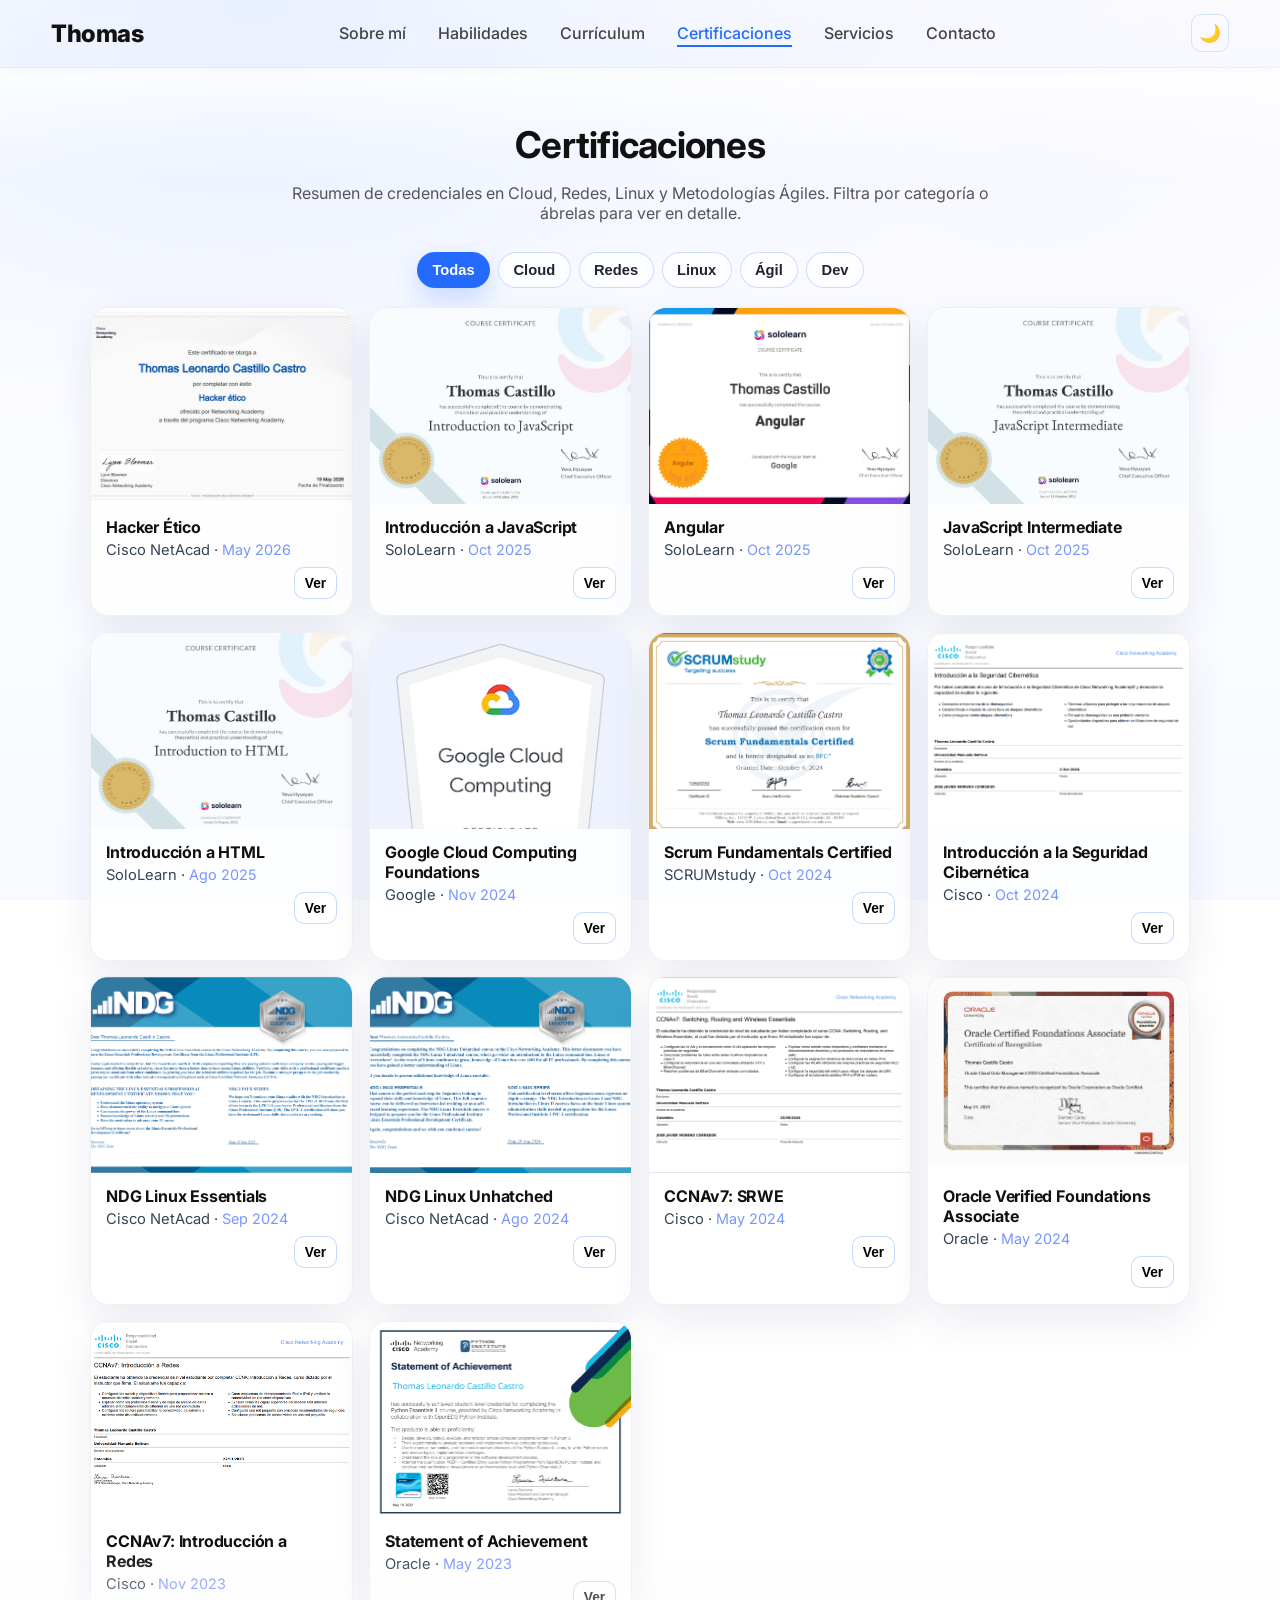
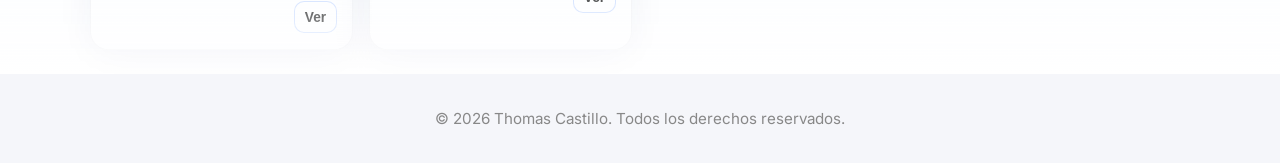
==== commit 3a64e5d9: "Add files via upload" ====
--- a/pages/certificaciones.html
+++ b/pages/certificaciones.html
@@ -6,17 +6,12 @@
   <title>Certificaciones | Thomas Castillo</title>
   <link rel="icon" href="../assets/img/favicon.png" />
   <link href="https://fonts.googleapis.com/css2?family=Inter:wght@400;700&display=swap" rel="stylesheet" />
-  <link rel="stylesheet" href="../css/styles.css">
+  <link rel="stylesheet" href="../css/styles.css?v=6">
 </head>
 <body>
 
 <nav class="navbar" id="mainNav" aria-label="Navegación principal">
   <a class="logo" href="../index.html">Thomas</a>
-  <button class="nav-toggle" type="button" aria-expanded="false" aria-controls="navMenu" aria-label="Abrir menú de navegación">
-    <span class="nav-toggle__bar" aria-hidden="true"></span>
-    <span class="nav-toggle__bar" aria-hidden="true"></span>
-    <span class="nav-toggle__bar" aria-hidden="true"></span>
-  </button>
   <ul id="navMenu" class="nav-links" role="list">
     <li><a href="sobre-mi.html">Sobre mí</a></li>
     <li><a href="habilidades.html">Habilidades</a></li>
@@ -25,6 +20,16 @@
     <li><a href="servicios.html">Servicios</a></li>
     <li class="nav-cta"><a href="contacto.html">Contacto</a></li>
   </ul>
+  <div class="nav-right">
+    <button class="dark-toggle" type="button" aria-label="Cambiar a modo oscuro" title="Modo oscuro">
+      <span class="dark-icon" aria-hidden="true">🌙</span>
+    </button>
+    <button class="nav-toggle" type="button" aria-expanded="false" aria-controls="navMenu" aria-label="Abrir menú de navegación">
+      <span class="nav-toggle__bar" aria-hidden="true"></span>
+      <span class="nav-toggle__bar" aria-hidden="true"></span>
+      <span class="nav-toggle__bar" aria-hidden="true"></span>
+    </button>
+  </div>
   <div class="nav-backdrop" hidden></div>
 </nav>
 
@@ -182,9 +187,27 @@
 </main>
 
 <footer class="site-footer">
-  <p>© 2025 Thomas Castillo. Todos los derechos reservados.</p>
+  <p>© 2026 Thomas Castillo. Todos los derechos reservados.</p>
 </footer>
 
-<script src="../js/script.js"></script>
+<nav class="tc-mnav js-tc-mnav" aria-label="Menú móvil">
+  <div class="tc-mnav__dot" aria-hidden="true"></div>
+  <button class="tc-mnav__btn" type="button" aria-expanded="false" aria-label="Abrir menú de navegación">
+    <span class="tc-mnav__bar" aria-hidden="true"></span>
+    <span class="tc-mnav__bar" aria-hidden="true"></span>
+    <span class="tc-mnav__bar" aria-hidden="true"></span>
+  </button>
+  <div class="tc-mnav__panel">
+    <a class="tc-mnav__link" href="../index.html">Inicio</a>
+    <a class="tc-mnav__link" href="sobre-mi.html">Sobre mí</a>
+    <a class="tc-mnav__link" href="habilidades.html">Habilidades</a>
+    <a class="tc-mnav__link" href="curriculum.html">Currículum</a>
+    <a class="tc-mnav__link" href="certificaciones.html">Certificaciones</a>
+    <a class="tc-mnav__link" href="servicios.html">Servicios</a>
+    <a class="tc-mnav__link" href="contacto.html">Contacto</a>
+  </div>
+</nav>
+
+<script src="../js/script.js?v=5"></script>
 </body>
 </html>
--- a/css/styles.css
+++ b/css/styles.css
@@ -1,3 +1,5 @@
+  html{ overflow-x: hidden; }
+
   :root{
     --primary:#246bfd;
     --bg:#fff;
@@ -114,7 +116,7 @@
     position:relative; min-height:88vh;
     display:grid; place-items:center;
     padding:8rem 1.5rem 4rem;
-    overflow:clip; isolation:isolate;
+    overflow:hidden; isolation:isolate;
     background:
       radial-gradient(1200px 600px at 20% 10%, #e9f0ff 0%, transparent 60%),
       radial-gradient(900px 500px at 80% 20%, #f7f7ff 0%, transparent 55%),
@@ -257,6 +259,7 @@
     border:1px solid rgba(0,0,0,.04);
     border-radius:14px; padding:.65rem .8rem;
     box-shadow:0 6px 20px rgba(50,70,140,.06); font-size:.98rem;
+    min-width:0; overflow:hidden;
   }
 
   .btn{ display:inline-flex; align-items:center; justify-content:center; padding:.9rem 1.3rem; border-radius:14px; border:none; font-weight:600; cursor:pointer; transition:transform .15s ease, background .2s ease, box-shadow .2s ease; }
@@ -500,8 +503,13 @@
 
   #services .services-grid{
     width:min(1100px,100%); margin:0 auto;
-    display:grid; gap:1.5rem; grid-template-columns:repeat(auto-fit, minmax(250px,1fr));
+    display:flex; flex-wrap:wrap; justify-content:center; align-items:stretch; gap:1.5rem;
     opacity:0; transform:translateY(14px); will-change:opacity,transform;
+  }
+  #services .service-card{
+    box-sizing:border-box;
+    flex:0 0 calc((100% - 3rem) / 3);
+    min-width:220px; max-width:360px;
   }
   #services.in .services-grid{ opacity:1; transform:none; transition:opacity .6s ease .05s, transform .6s ease .05s; }
 
@@ -526,7 +534,6 @@
   #services.in .service-card:nth-child(3){ transition-delay:.16s; }
   #services.in .service-card:nth-child(4){ transition-delay:.20s; }
   #services.in .service-card:nth-child(5){ transition-delay:.24s; }
-  #services.in .service-card:nth-child(6){ transition-delay:.28s; }
 
   #services .service-icon{
     width:60px; height:60px; display:grid; place-items:center; margin:0 auto 1rem; border-radius:50%;
@@ -619,6 +626,15 @@
 }
 @media (max-width:560px){
   .contact-cards--duo{ grid-template-columns:1fr; max-width:320px; }
+}
+
+/* tarjeta de contacto única */
+.contact-cards--single{
+  display:flex;
+  justify-content:center;
+}
+.contact-cards--single .contact-card{
+  width:min(320px, 90vw);
 }
 
 /* tarjeta */
@@ -1009,6 +1025,31 @@
 /* Bloquea scroll del body al abrir el menú */
 body.nav-open{ overflow: hidden; }
 
+/* ===== NAV RIGHT (dark-toggle + hamburger) ===== */
+.nav-right {
+  display: flex;
+  align-items: center;
+  gap: .5rem;
+  flex-shrink: 0;
+}
+
+.dark-toggle {
+  background: none;
+  border: 1px solid rgba(36,107,253,.16);
+  border-radius: 10px;
+  width: 38px; height: 38px;
+  display: flex; align-items: center; justify-content: center;
+  cursor: pointer;
+  font-size: 1.1rem;
+  line-height: 1;
+  transition: background .2s ease, border-color .2s ease, box-shadow .2s ease;
+}
+.dark-toggle:hover {
+  background: rgba(36,107,253,.06);
+  border-color: rgba(36,107,253,.28);
+  box-shadow: 0 4px 14px rgba(36,107,253,.13);
+}
+
 /* ===== PAGE TRANSITIONS ===== */
 main { animation: pageFadeIn 0.28s ease both; }
 @keyframes pageFadeIn { from { opacity: 0; } to { opacity: 1; } }
@@ -1052,6 +1093,8 @@
   text-decoration: none;
   font-weight: 700;
   font-size: .97rem;
+  overflow-wrap: anywhere;
+  min-width: 0;
 }
 .fact-github a:hover { color: var(--primary); }
 .fact-github svg { flex-shrink: 0; }
@@ -1126,10 +1169,9 @@
   padding: clamp(1.5rem, 3vh, 3rem) 7vw !important;
 }
 
-/* 8. Resume: sección fija en pantalla, contenido scrolleable internamente */
+/* 8. Resume: scroll natural del body (sin scroll interno) */
 #resume.panel {
-  flex: 1 1 0 !important;
-  overflow: hidden !important;
+  flex: 1 0 auto !important;
   display: flex !important;
   flex-direction: column !important;
   align-items: center;
@@ -1145,21 +1187,7 @@
 #resume .section-title p  { margin: 0 auto; }
 
 .resume-wrap {
-  flex: 1;
-  min-height: 0;
-  overflow-y: auto;
   width: min(1100px, 100%);
-  margin: 0 auto !important;
-  padding-right: 2px;
-  /* scrollbar sutil */
-  scrollbar-width: thin;
-  scrollbar-color: rgba(36,107,253,.22) transparent;
-}
-.resume-wrap::-webkit-scrollbar { width: 3px; }
-.resume-wrap::-webkit-scrollbar-track { background: transparent; }
-.resume-wrap::-webkit-scrollbar-thumb {
-  background: rgba(36,107,253,.22);
-  border-radius: 99px;
 }
 
 /* Compactar contenido interno del CV para mejor legibilidad en el scroll interno */
@@ -1177,10 +1205,16 @@
   padding: clamp(1.5rem, 2.5vh, 3rem) 7vw !important;
 }
 
-/* 9. Servicios: tarjetas compactas para evitar scroll en laptops medianas */
+/* 9. Servicios: tarjetas compactas + responsive flex */
 #services .service-card { padding: 1.1rem 1.2rem; }
 #services .service-icon { width: 52px; height: 52px; font-size: 1.4rem; margin: 0 auto 0.65rem; }
 #services .services-grid { gap: 1rem; }
+@media (max-width: 768px) {
+  #services .service-card { flex: 0 0 calc((100% - 1rem) / 2) !important; max-width: none !important; }
+}
+@media (max-width: 480px) {
+  #services .service-card { flex: 0 0 100% !important; max-width: none !important; }
+}
 
 /* 10. Responsivo general — pantallas muy pequeñas */
 @media (max-width: 480px) {
@@ -1211,11 +1245,399 @@
   .navbar { transform: translateY(0) !important; opacity: 1 !important; }
 }
 
-/* 12. Móvil: secciones contenidas en viewport, scroll interno */
+/* 12. Móvil: layout natural — la página hace scroll, el footer fluye al final del contenido */
 @media (max-width: 900px) {
-  .panel { flex: 1 1 0 !important; overflow-x: hidden !important; overflow-y: auto !important; }
-  .about.panel, #skills.panel, #services.panel, #contact.panel {
-    justify-content: flex-start !important;
-  }
-}
-
+  /* body keeps flex column + min-height:100dvh so footer always pins to the bottom */
+  main  { flex: 1; display: block !important; }
+  .panel {
+    flex: none !important;
+    overflow: visible !important;
+    min-height: 0 !important;
+  }
+
+  /* Hero: pantalla completa, bloques de fondo contenidos */
+  .hero {
+    min-height: 100svh !important;
+    overflow: hidden !important; /* clip universal — evita blobs fuera de pantalla */
+  }
+  /* Tarjeta hero: nunca más ancha que la pantalla */
+  .hero-card {
+    width: calc(100vw - 3rem) !important; /* = 100vw - 2 × 1.5rem padding del hero */
+    max-width: 480px;
+    box-sizing: border-box;
+  }
+  /* Botones CTA: siempre en columna y sin desbordarse */
+  .hero-cta {
+    flex-direction: column !important;
+    align-items: center !important;
+    width: 100%;
+  }
+  .hero-btn {
+    width: min(300px, 88%) !important;
+    display: flex !important;
+    justify-content: center !important;
+    box-sizing: border-box;
+  }
+
+  /* Contacto: bloque normal para que el contenido no quede recortado */
+  #contact.panel {
+    display: block !important;
+    align-items: flex-start !important;
+  }
+  /* Tarjetas de contacto: una columna en móvil */
+  .contact-cards--duo {
+    grid-template-columns: 1fr !important;
+    max-width: 340px;
+  }
+}
+
+/* ===== MODO OSCURO ===== */
+html.dark {
+  --primary: #4d8eff;
+  --bg: #0d1117;
+  --bg-light: #161b22;
+  --text: #e6edf3;
+  --text-light: #8b949e;
+  --shadow: 0 2px 24px rgba(0,0,0,.4);
+  color-scheme: dark;
+}
+
+html.dark body::before {
+  background:
+    radial-gradient(1200px 600px at 20% 10%, #0d1f3c 0%, transparent 60%),
+    radial-gradient(900px 500px at 80% 20%, #0a1628 0%, transparent 55%),
+    linear-gradient(180deg, #0d1117 0%, #0d1520 100%);
+}
+
+html.dark .navbar {
+  background: rgba(13,17,23,.97) !important;
+  border-bottom-color: rgba(255,255,255,.06);
+  box-shadow: 0 2px 12px rgba(0,0,0,.25);
+}
+html.dark .navbar.scrolled {
+  background: rgba(13,17,23,.98) !important;
+  box-shadow: 0 4px 16px rgba(0,0,0,.35);
+}
+html.dark .navbar .logo { color: var(--text); }
+html.dark .navbar a { color: var(--text-light); }
+html.dark .navbar a:hover,
+html.dark .navbar a.active { color: var(--primary); }
+
+html.dark .nav-toggle {
+  background: rgba(22,27,34,.85);
+  border-color: rgba(255,255,255,.14);
+  box-shadow: 0 2px 10px rgba(0,0,0,.2);
+}
+html.dark .nav-toggle:hover {
+  background: rgba(30,40,60,.9);
+  border-color: rgba(255,255,255,.22);
+  box-shadow: 0 4px 14px rgba(0,0,0,.3);
+}
+html.dark .navbar.open .nav-toggle {
+  background: rgba(30,50,90,.7);
+  border-color: rgba(77,142,255,.35);
+}
+html.dark .nav-toggle__bar { background: #c9d1d9; }
+html.dark .navbar.open .nav-toggle__bar:nth-child(1),
+html.dark .navbar.open .nav-toggle__bar:nth-child(3) { background: var(--primary); }
+
+html.dark .nav-backdrop { background: rgba(0,0,0,.65); }
+
+/* Paneles: velos de fade superior/inferior — fondo oscuro */
+html.dark .panel::before,
+html.dark .panel::after {
+  background: linear-gradient(180deg, var(--bg) 0%, transparent 100%);
+}
+
+/* Navbar móvil: estilos de píldora solo en pantallas pequeñas */
+@media (max-width: 900px) {
+  html.dark .navbar .nav-links {
+    background: rgba(13,17,23,.98) !important;
+    border-top-color: rgba(255,255,255,.06);
+  }
+  html.dark .navbar .nav-links a {
+    background: rgba(22,27,34,.85) !important;
+    border-color: rgba(77,142,255,.14) !important;
+    color: var(--text) !important;
+  }
+  html.dark .navbar .nav-links a:hover {
+    background: rgba(77,142,255,.12) !important;
+    color: var(--primary) !important;
+  }
+  html.dark .navbar .nav-links a.active {
+    background: linear-gradient(180deg, rgba(30,50,100,.9), rgba(20,40,90,.9)) !important;
+    border-color: rgba(77,142,255,.3) !important;
+    color: var(--primary) !important;
+  }
+  html.dark .navbar .nav-links li.nav-cta a {
+    background: linear-gradient(135deg, #1c50d0 0%, #1440a8 100%) !important;
+    color: #fff !important;
+  }
+}
+
+html.dark .dark-toggle {
+  border-color: rgba(255,255,255,.14);
+}
+html.dark .dark-toggle:hover {
+  background: rgba(255,255,255,.07);
+  border-color: rgba(255,255,255,.24);
+  box-shadow: 0 4px 14px rgba(0,0,0,.3);
+}
+
+html.dark .hero-card {
+  background: rgba(22,27,34,.8);
+  box-shadow: 0 12px 40px rgba(0,0,0,.45);
+}
+html.dark .hero-blob--1 { background: #1a2b5a; }
+html.dark .hero-blob--2 { background: #3a1a3a; }
+
+html.dark .portrait {
+  background: rgba(22,27,34,.9);
+  border-color: rgba(255,255,255,.08);
+}
+html.dark .blob {
+  background: radial-gradient(60% 60% at 50% 50%, #1a3a8a 0%, #2a5acc 45%, transparent 70%);
+}
+
+html.dark .facts li {
+  background: rgba(22,27,34,.85);
+  border-color: rgba(255,255,255,.06);
+}
+html.dark .fact-github a { color: var(--text) !important; }
+html.dark .fact-github a:hover { color: var(--primary) !important; }
+html.dark .fact-github { background: rgba(255,255,255,.05) !important; border-color: rgba(255,255,255,.08) !important; }
+
+html.dark .btn.ghost { background: rgba(255,255,255,.07); color: var(--text); }
+html.dark .btn.ghost:hover { background: rgba(255,255,255,.11); }
+html.dark .btn.outline { border-color: rgba(77,142,255,.3); color: var(--primary); }
+html.dark .btn.mini { background: rgba(22,27,34,.9); border-color: rgba(77,142,255,.22); color: var(--text); }
+html.dark .btn.mini:hover { background: rgba(30,40,60,.95); }
+
+html.dark .skill,
+html.dark .t-item,
+html.dark .c-card,
+html.dark .ref-card,
+html.dark .cv-card,
+html.dark .contact-card {
+  background: rgba(22,27,34,.9);
+  border-color: rgba(255,255,255,.06);
+  box-shadow: 0 16px 40px rgba(0,0,0,.35);
+}
+html.dark .skill:hover,
+html.dark .t-item:hover,
+html.dark .c-card:hover,
+html.dark .ref-card:hover {
+  border-color: rgba(77,142,255,.25);
+  box-shadow: 0 22px 64px rgba(0,0,0,.45);
+}
+html.dark .contact-card:hover,
+html.dark .cv-card:hover { border-color: rgba(77,142,255,.2); }
+
+html.dark .contact-card h3 { color: var(--text); }
+html.dark .contact-card p { color: var(--text); }
+html.dark .contact-card p b { color: var(--primary); }
+
+html.dark .icon-wrap,
+html.dark .c-icon,
+html.dark #services .service-icon {
+  background: linear-gradient(180deg,#1c2333,#161b22);
+  border-color: rgba(77,142,255,.2);
+}
+
+html.dark .meter {
+  background: linear-gradient(180deg,#1c2333,#161b22);
+}
+
+html.dark .badge-soft,
+html.dark .chip {
+  background: rgba(255,255,255,.06);
+  border-color: rgba(255,255,255,.08);
+  color: var(--text);
+}
+html.dark .badge {
+  background: linear-gradient(180deg,#1a2a55,#1a2040);
+  border-color: rgba(77,142,255,.25);
+  color: #a0b8ff;
+}
+
+html.dark .tab {
+  background: rgba(22,27,34,.85);
+  border-color: rgba(77,142,255,.22);
+  color: var(--text);
+}
+html.dark .tab[aria-selected="true"] {
+  background: var(--primary);
+  color: #fff;
+}
+
+html.dark #services .service-card {
+  background: rgba(22,27,34,.85);
+  border-color: rgba(255,255,255,.06);
+}
+html.dark #services .service-card:hover {
+  border-color: rgba(77,142,255,.22);
+  box-shadow: 0 26px 70px rgba(0,0,0,.45);
+}
+html.dark #services .service-desc { color: var(--text-light); }
+
+html.dark .section-divider {
+  background: linear-gradient(90deg, transparent, rgba(77,142,255,.2), transparent);
+}
+
+html.dark .ref-copy-btn { color: var(--text-light); }
+html.dark .ref-copy-btn:hover { color: var(--primary); }
+
+html.dark .cv-list li a { color: var(--text) !important; }
+
+html.dark .hero-btn--gh {
+  background: #21262d;
+  box-shadow: 0 10px 28px rgba(0,0,0,.4);
+}
+html.dark .hero-btn--gh:hover { background: #30363d; }
+
+html.dark .site-footer { background: #010409; }
+html.dark .site-footer p { color: #555; }
+
+html.dark .lightbox { background: rgba(0,0,0,.82); }
+html.dark .lightbox__img { background: #161b22; }
+html.dark .lightbox__close { background: rgba(22,27,34,.8); border-color: rgba(255,255,255,.18); }
+
+html.dark .cv-sub { color: var(--text-light); }
+html.dark .t-role { color: var(--text); }
+html.dark .t-place { color: var(--text-light); }
+html.dark .t-group h3 { color: var(--primary); }
+html.dark .ref-name { color: var(--text); }
+html.dark .ref-role { color: var(--primary); }
+html.dark .ref-org { color: var(--text-light); }
+html.dark .eyebrow { color: #6b84c4; }
+html.dark .lede { color: var(--text-light); }
+
+html.dark .btn-mini { background: rgba(22,27,34,.9); border-color: rgba(77,142,255,.22); color: var(--text); }
+html.dark .btn-mini:hover { background: rgba(30,40,60,.95); }
+html.dark .btn-mini.primary { background: var(--primary); color: #fff; }
+
+html.dark .c-issuer { color: var(--text-light); }
+html.dark .c-date { color: #7795ff; }
+
+/* ===== TC MOBILE NAV (circle expansion) ===== */
+.tc-mnav { display: none; }
+
+@media (max-width: 900px) {
+  .navbar .nav-toggle,
+  .navbar .nav-links { display: none !important; }
+
+  .tc-mnav { display: block; }
+
+  .tc-mnav__dot {
+    position: fixed;
+    bottom: 1.5rem;
+    left: 50%;
+    width: 56px;
+    height: 56px;
+    border-radius: 50%;
+    background: var(--primary);
+    transform: translateX(-50%) scale(0);
+    transition: transform 0.55s cubic-bezier(.77,0,.18,1);
+    will-change: transform;
+    pointer-events: none;
+    z-index: 9998;
+  }
+
+  .tc-mnav.open .tc-mnav__dot {
+    transform: translateX(-50%) scale(60);
+  }
+
+  .tc-mnav__btn {
+    position: fixed;
+    bottom: 1.5rem;
+    left: 50%;
+    transform: translateX(-50%);
+    width: 56px;
+    height: 56px;
+    border-radius: 50%;
+    background: var(--primary);
+    border: none;
+    cursor: pointer;
+    z-index: 10001;
+    display: flex;
+    flex-direction: column;
+    align-items: center;
+    justify-content: center;
+    gap: 5px;
+    padding: 0;
+    box-shadow: 0 4px 20px rgba(36,107,253,.45);
+    transition: box-shadow .2s;
+  }
+
+  .tc-mnav__btn:hover {
+    box-shadow: 0 6px 28px rgba(36,107,253,.65);
+  }
+
+  .tc-mnav__bar {
+    display: block;
+    width: 22px;
+    height: 2px;
+    background: #fff;
+    border-radius: 2px;
+    transition: transform .35s ease, opacity .25s ease;
+    transform-origin: center;
+  }
+
+  .tc-mnav.open .tc-mnav__bar:nth-child(1) { transform: translateY(7px) rotate(45deg); }
+  .tc-mnav.open .tc-mnav__bar:nth-child(2) { opacity: 0; transform: scaleX(0); }
+  .tc-mnav.open .tc-mnav__bar:nth-child(3) { transform: translateY(-7px) rotate(-45deg); }
+
+  .tc-mnav__panel {
+    position: fixed;
+    inset: 0;
+    z-index: 10000;
+    display: flex;
+    flex-direction: column;
+    align-items: center;
+    justify-content: center;
+    gap: 1.75rem;
+    padding-bottom: 5rem;
+    opacity: 0;
+    pointer-events: none;
+    visibility: hidden;
+    transition: opacity .25s ease .3s, visibility 0s linear .55s;
+  }
+
+  .tc-mnav.open .tc-mnav__panel {
+    opacity: 1;
+    pointer-events: all;
+    visibility: visible;
+    transition: opacity .25s ease .3s, visibility 0s;
+  }
+
+  .tc-mnav__link {
+    font-size: 1.75rem;
+    font-weight: 700;
+    text-transform: uppercase;
+    color: #fff;
+    text-decoration: none;
+    letter-spacing: .04em;
+    opacity: 0;
+    transform: translateX(30px);
+    transition: opacity .3s ease, transform .3s ease, color .15s;
+  }
+
+  .tc-mnav.open .tc-mnav__link { opacity: 1; transform: translateX(0); }
+  .tc-mnav.open .tc-mnav__link:nth-child(1) { transition-delay: .30s; }
+  .tc-mnav.open .tc-mnav__link:nth-child(2) { transition-delay: .36s; }
+  .tc-mnav.open .tc-mnav__link:nth-child(3) { transition-delay: .42s; }
+  .tc-mnav.open .tc-mnav__link:nth-child(4) { transition-delay: .48s; }
+  .tc-mnav.open .tc-mnav__link:nth-child(5) { transition-delay: .54s; }
+  .tc-mnav.open .tc-mnav__link:nth-child(6) { transition-delay: .60s; }
+  .tc-mnav.open .tc-mnav__link:nth-child(7) { transition-delay: .66s; }
+
+  .tc-mnav__link:hover { color: rgba(255,255,255,.75); }
+  .tc-mnav__link.active {
+    color: rgba(255,255,255,.85);
+    text-decoration: underline;
+    text-underline-offset: 5px;
+  }
+
+  main { padding-bottom: 5rem; }
+}
+
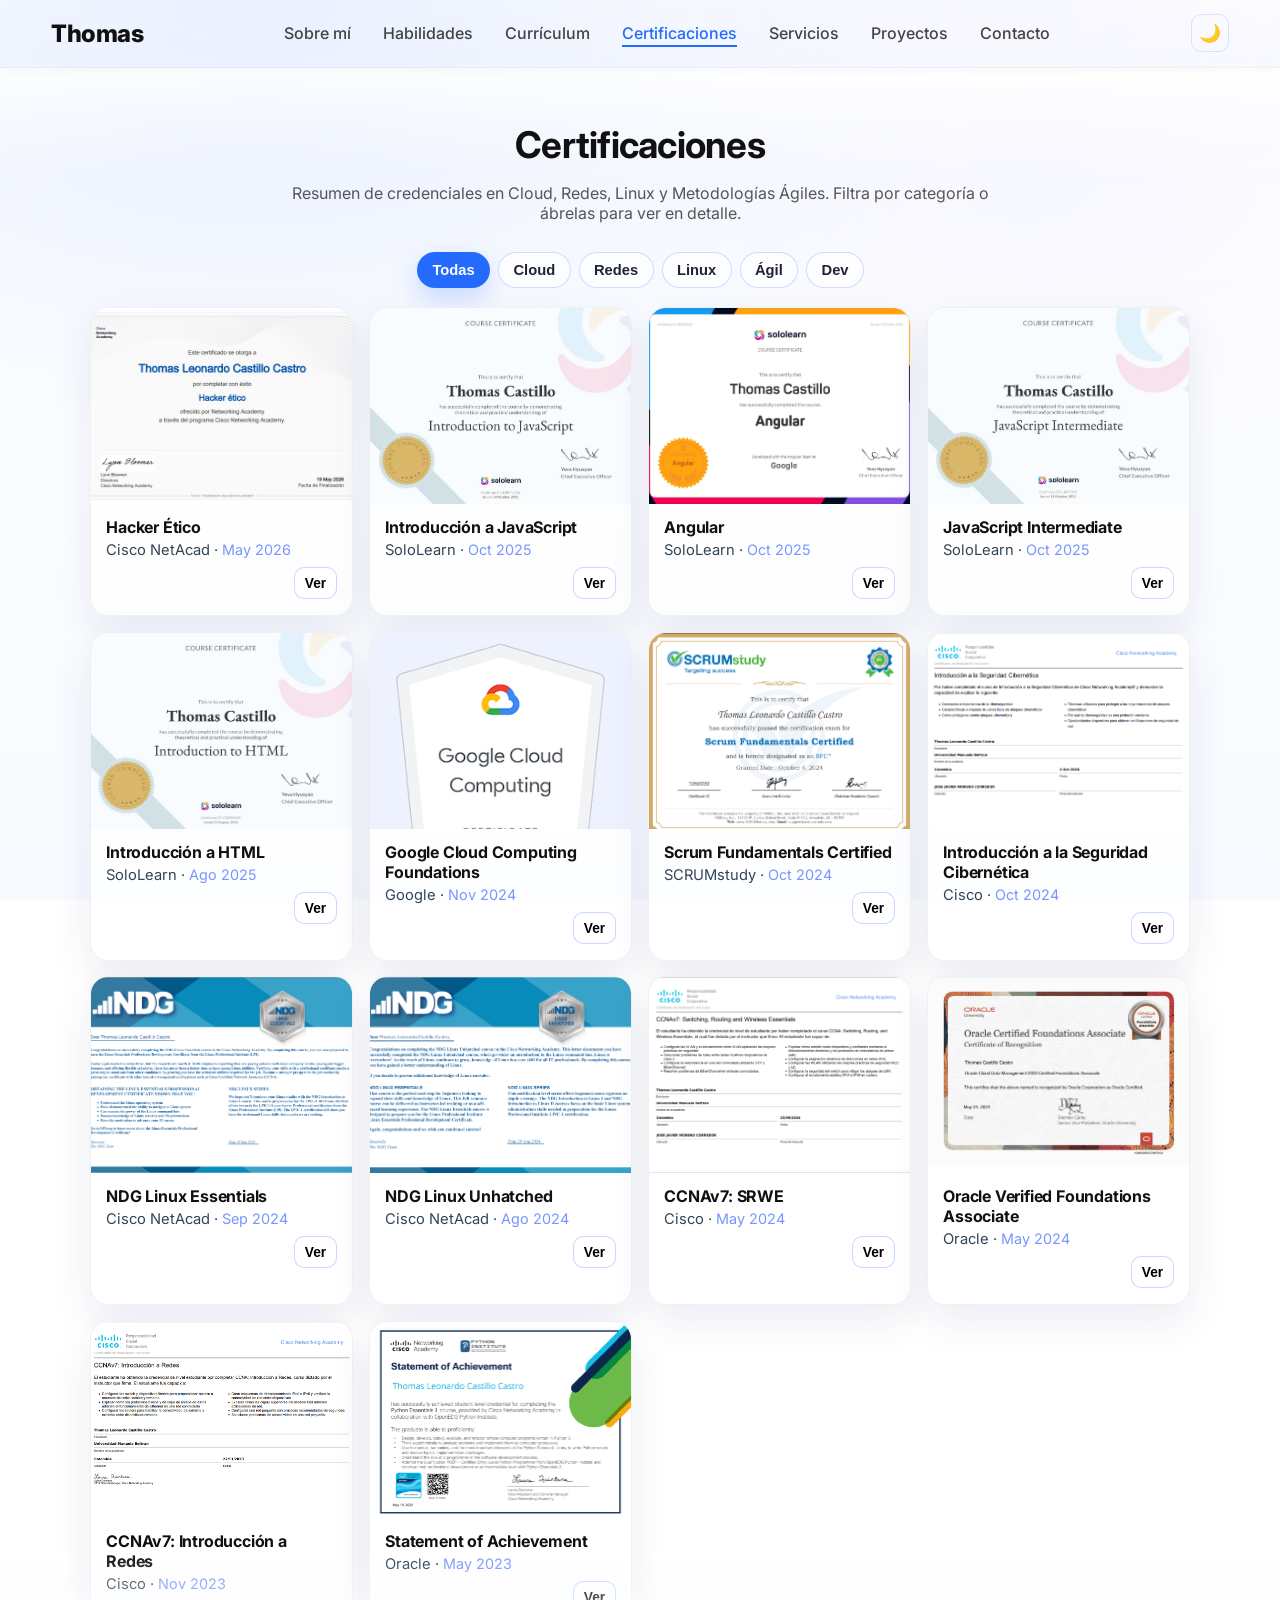
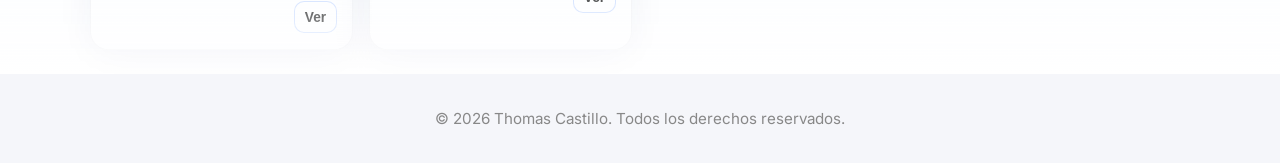
==== commit 14b78c3a: "Add files via upload" ====
--- a/pages/certificaciones.html
+++ b/pages/certificaciones.html
@@ -18,6 +18,7 @@
     <li><a href="curriculum.html">Currículum</a></li>
     <li><a href="certificaciones.html">Certificaciones</a></li>
     <li><a href="servicios.html">Servicios</a></li>
+    <li><a href="proyectos.html">Proyectos</a></li>
     <li class="nav-cta"><a href="contacto.html">Contacto</a></li>
   </ul>
   <div class="nav-right">
@@ -204,6 +205,7 @@
     <a class="tc-mnav__link" href="curriculum.html">Currículum</a>
     <a class="tc-mnav__link" href="certificaciones.html">Certificaciones</a>
     <a class="tc-mnav__link" href="servicios.html">Servicios</a>
+    <a class="tc-mnav__link" href="proyectos.html">Proyectos</a>
     <a class="tc-mnav__link" href="contacto.html">Contacto</a>
   </div>
 </nav>
--- a/css/styles.css
+++ b/css/styles.css
@@ -772,6 +772,7 @@
 .resume.panel,
 .certifications.panel,
 #services.panel,
+#projects.panel,
 .testimonials,
 #contact.panel{
   background:transparent !important;
@@ -1639,5 +1640,97 @@
   }
 
   main { padding-bottom: 5rem; }
-}
-
+
+  .tc-mnav.open .tc-mnav__link:nth-child(8) { transition-delay: .72s; }
+}
+
+/* ===== PROYECTOS ===== */
+.projects.bg-stack { background-position: 25% 7%, 78% 18%, 0 0; }
+
+#projects.panel {
+  display: flex !important;
+  flex-direction: column;
+  align-items: center;
+  justify-content: center;
+  padding: clamp(1.5rem, 3vh, 3rem) 7vw !important;
+}
+
+#certifications.panel,
+#contact.panel,
+#services.panel,
+#projects.panel,
+#references.panel {
+  transition: none !important;
+  transform: none !important;
+  opacity: 1 !important;
+}
+
+.projects-head {
+  width: min(1100px, 100%);
+  margin: 0 auto 2rem;
+  text-align: center;
+}
+.projects-head h2 { font-size: clamp(1.8rem, 3vw, 2.3rem); letter-spacing: -.02em; }
+.projects-head p { color: var(--text-light); opacity: .9; max-width: 60ch; margin: 0 auto; }
+
+.projects-grid {
+  width: min(1100px, 100%);
+  margin: 0 auto;
+  display: grid;
+  gap: 1.5rem;
+  grid-template-columns: repeat(auto-fit, minmax(260px, 1fr));
+}
+
+.proj-card {
+  position: relative;
+  overflow: hidden;
+  border-radius: 20px;
+  background: rgba(255,255,255,.75);
+  border: 1px solid rgba(20,30,60,.06);
+  box-shadow: 0 16px 40px rgba(30,50,120,.09);
+  padding: 1.6rem 1.5rem;
+  display: flex;
+  flex-direction: column;
+  gap: .5rem;
+  transition: transform .35s ease, box-shadow .25s ease, border-color .25s ease;
+}
+.proj-card:hover {
+  transform: translateY(-5px) scale(1.02);
+  box-shadow: 0 28px 72px rgba(30,50,120,.17);
+  border-color: rgba(36,107,253,.22);
+}
+
+.proj-icon {
+  width: 58px; height: 58px;
+  display: grid; place-items: center;
+  border-radius: 16px;
+  background: linear-gradient(180deg, #f5f8ff, #eaf0ff);
+  border: 1px solid rgba(36,107,253,.15);
+  box-shadow: inset 0 1px 0 rgba(255,255,255,.7), 0 8px 18px rgba(36,107,253,.12);
+  font-size: 1.65rem;
+  margin-bottom: .1rem;
+}
+
+.proj-title { margin: 0; font-weight: 800; font-size: 1.12rem; letter-spacing: -.02em; }
+.proj-desc { color: var(--text-light); font-size: .94rem; margin: 0; flex: 1; line-height: 1.58; }
+.proj-chips { display: flex; flex-wrap: wrap; gap: .35rem; margin-top: .15rem; }
+.proj-links { display: flex; gap: .5rem; flex-wrap: wrap; margin-top: .55rem; }
+
+a.btn-mini { text-decoration: none !important; }
+
+/* Dark mode — proyectos */
+html.dark .proj-card {
+  background: rgba(22,27,34,.85);
+  border-color: rgba(255,255,255,.06);
+  box-shadow: 0 16px 40px rgba(0,0,0,.35);
+}
+html.dark .proj-card:hover {
+  border-color: rgba(77,142,255,.22);
+  box-shadow: 0 28px 72px rgba(0,0,0,.48);
+}
+html.dark .proj-icon {
+  background: linear-gradient(180deg, #1c2333, #161b22);
+  border-color: rgba(77,142,255,.2);
+}
+html.dark .proj-desc { color: var(--text-light); }
+
